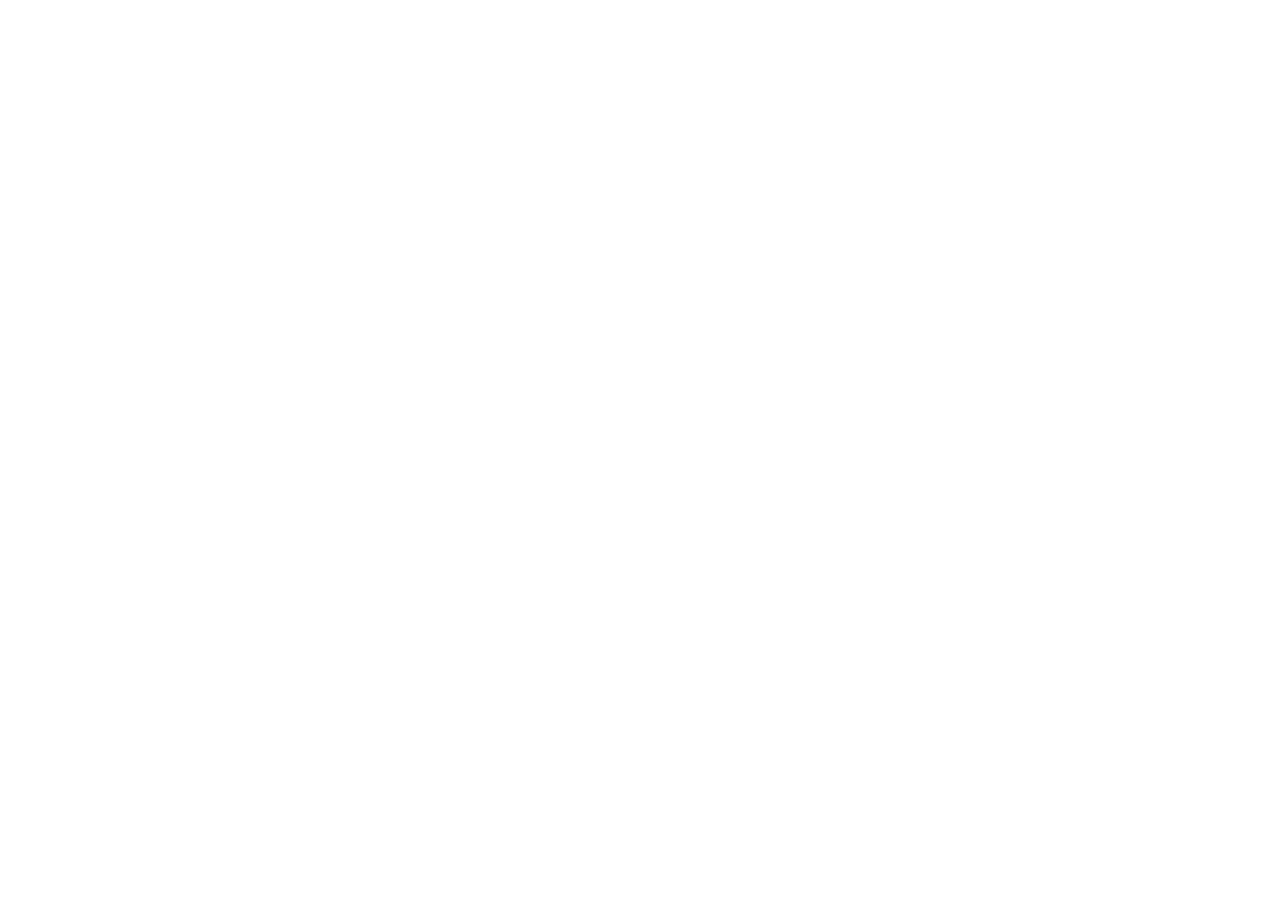
==== shelter/pages/main/index.html @ fc71a1e2 "init: start shelter task" ====
<!DOCTYPE html>
<html lang="en">
<head>
    <meta charset="UTF-8">
    <meta http-equiv="X-UA-Compatible" content="IE=edge">
    <meta name="viewport" content="width=device-width, initial-scale=1.0">
    <link rel="stylesheet" href="style.css">
    <title>Document</title>
</head>
<body>
    <script src="scripts.js"></script>
</body>
</html>
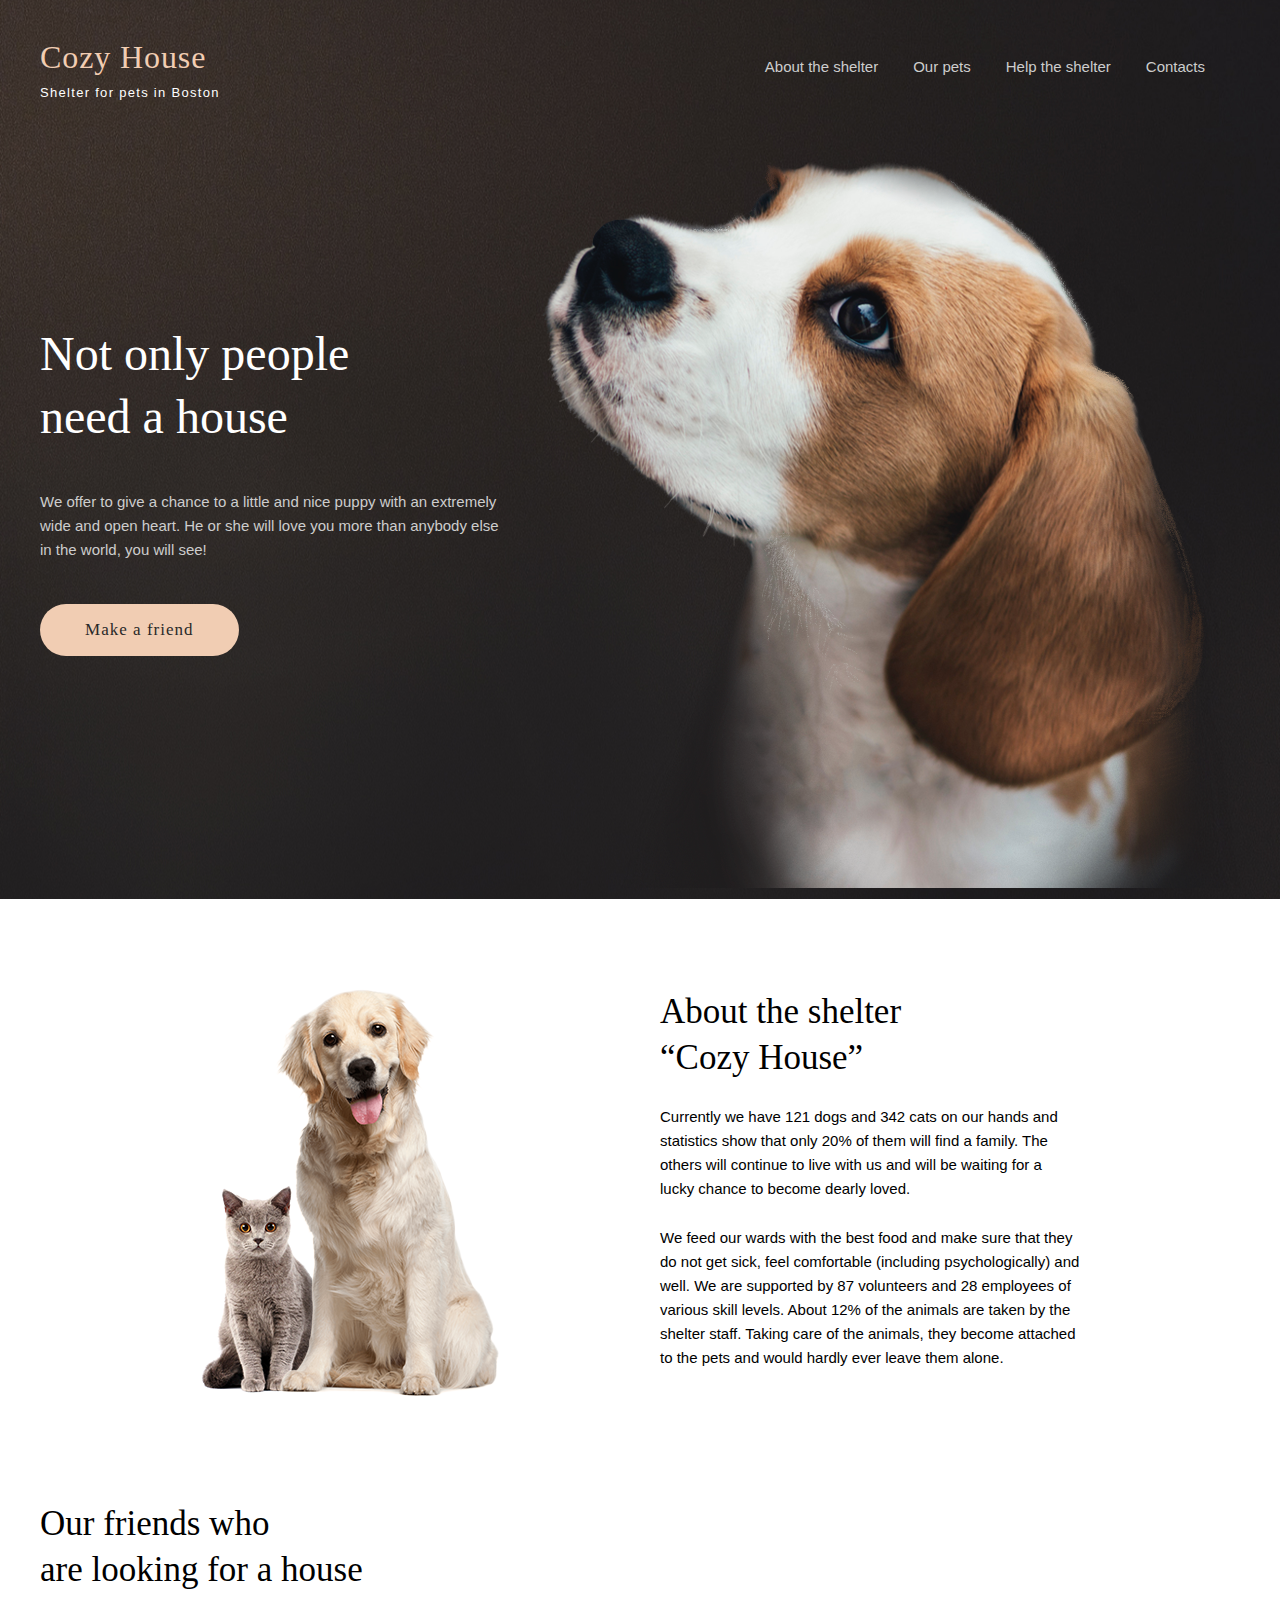
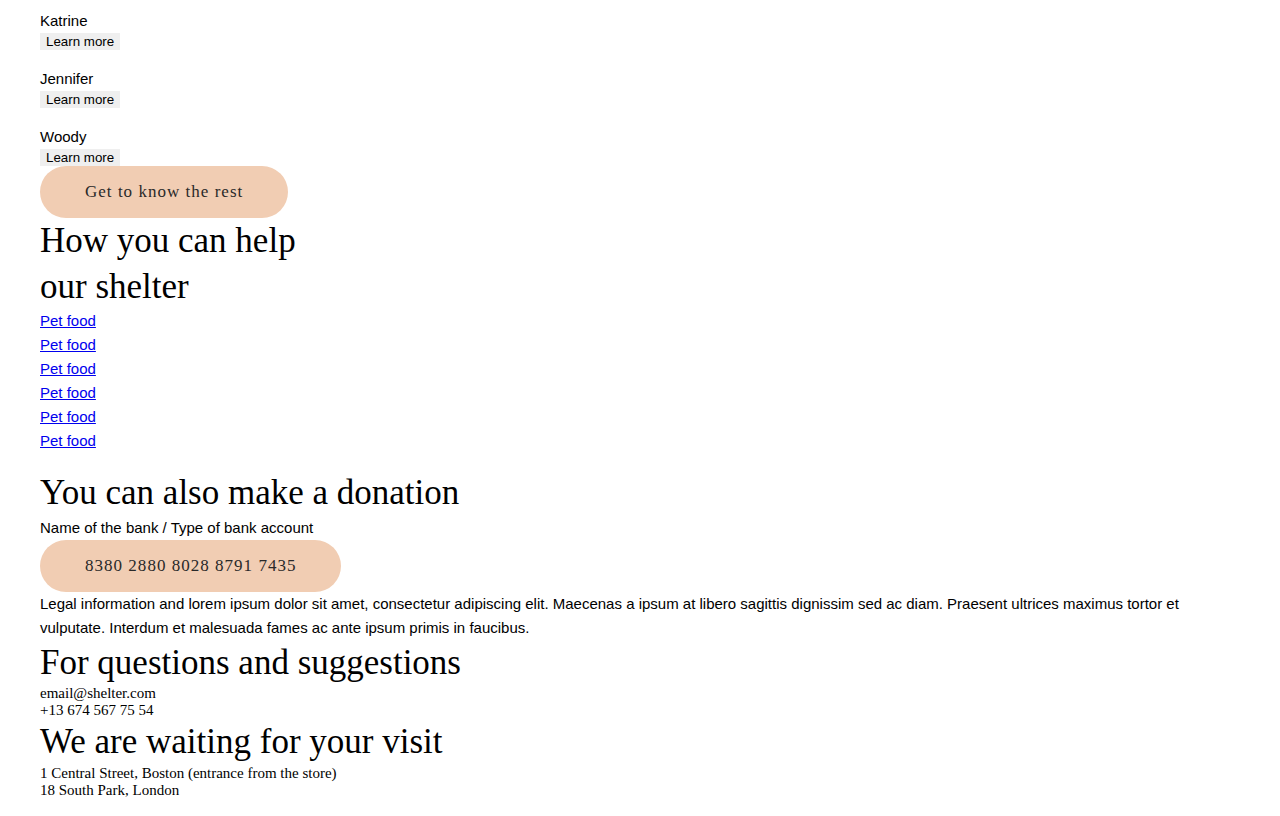
==== commit 9b4ffc55: "feat: add block header, not only, about" ====
--- a/shelter/pages/main/index.html
+++ b/shelter/pages/main/index.html
@@ -1,13 +1,183 @@
 <!DOCTYPE html>
 <html lang="en">
+
 <head>
     <meta charset="UTF-8">
     <meta http-equiv="X-UA-Compatible" content="IE=edge">
     <meta name="viewport" content="width=device-width, initial-scale=1.0">
-    <link rel="stylesheet" href="style.css">
+    <link rel="stylesheet" href="./sass/style.css">
+    <!-- <link rel="stylesheet" href="reset.css"> -->
     <title>Document</title>
 </head>
+
 <body>
-    <script src="scripts.js"></script>
+<section class="start">
+        <div class="wrapper">
+            <header class="header"> 
+            <div class="logo-header">
+                <div class="logo-title">
+                    <h1> Cozy House</h1>
+                </div>
+                <div class="logo-subtitle">
+                    Shelter for pets in Boston
+                </div>
+            </div>
+            <nav class="header-navigation">
+                <ul class="navigation">
+                    <li><a class="active" href="#">About the shelter</a></li>
+                    <li><a href="">Our pets</a></li>
+                    <li><a href="">Help the shelter</a></li>
+                    <li><a href="">Contacts</a></li>
+                </ul>
+            </nav>
+        </header>
+        </div>
+    <div class="wrapper">
+        <div class="start-screen">
+            <div class="start-screen__content">
+                <h2>Not only people<br> need a house</h2>
+                <p>We offer to give a chance to a little and nice puppy with an extremely <br>wide and open heart. He or she will love you more than anybody else <br>in the world, you will see!</p>
+                <div class="content__button">
+                    <button class="button button__colored">Make a friend</button>
+                </div>
+            </div>
+            <div class="start-screen__photo">
+                <img src="../../assets/images/start-screen-puppy.png" alt="">
+            </div>
+        </div>
+    </div>
+</section>
+<section class="about">
+    <div class="wrapper">
+        <div class="layout-2-column about-page">
+            <div class="about-page__img">
+                <img src="../../assets/images/about-pets.png" alt="about pets">
+            </div>
+            <div class="about-page__text">
+                <h3>About the shelter<br>“Cozy House”</h3>
+                <p>Currently we have 121 dogs and 342 cats on our hands and statistics show that only 20% of them will find a family. The others will continue to live with us and will be waiting for a lucky chance to become dearly loved.</p>
+                <p>We feed our wards with the best food and make sure that they do not get sick, feel comfortable (including psychologically) and well. We are supported by 87 volunteers and 28 employees of various skill levels. About 12% of the animals are taken by the shelter staff. Taking care of the animals, they become attached to the pets and would hardly ever leave them alone.</p>
+            </div>
+        </div>
+    </div>
+</section>
+<section class="pets">
+    <div class="wrapper">
+        <h3>Our friends who </br>are looking for a house</h3>
+        <div class="layout-3-column">
+            <div class="slider">
+                <div class="slider__card">
+                    <img src="" alt="">
+                    <p>Katrine</p>
+                    <div class="pets_button_secondary">
+                        <button class="button button__border">Learn more</button>
+                    </div>
+                </div>
+                <div class="slider__card">
+                    <img src="" alt="">
+                    <p>Jennifer</p>
+                    <div class="pets_button_secondary">
+                        <button class="button button__border">Learn more</button>
+                    </div>
+                </div>
+                <div class="slider__card">
+                    <img src="" alt="">
+                    <p>Woody</p>
+                    <div class="pets_button_secondary">
+                        <button class="button button__bordered">Learn more</button>
+                    </div>
+                </div>
+            </div>
+        </div>
+        <div class="pets__button__primary">
+            <button class="button button__colored">Get to know the rest</button>
+        </div>
+    </div>
+</section>
+<section class="help">
+    <div class="wrapper">
+        <h3>How you can help <br>our shelter</h3>
+        <div class="list__help__content">
+            <div class="item_list">
+                <a href="list_help">
+                    <span class="icon"></span>Pet food
+                </a>
+            </div>
+            <div class="item_list">
+                <a href="list_help">
+                    <span class="icon"></span>Pet food
+                </a>
+            </div>
+            <div class="item_list">
+                <a href="list_help">
+                    <span class="icon"></span>Pet food
+                </a>
+            </div>
+            <div class="item_list">
+                <a href="list_help">
+                    <span class="icon"></span>Pet food
+                </a>
+            </div>
+            <div class="item_list">
+                <a href="list_help">
+                    <span class="icon"></span>Pet food
+                </a>
+            </div>
+            <div class="item_list">
+                <a href="list_help">
+                    <span class="icon"></span>Pet food
+                </a>
+            </div>
+        </div>
+    </div>
+</section>
+<section class="donation">
+    <div class="wrapper">
+        <div class="layout-3-column">
+            <div class="img_donation">
+                <img src="" alt="">
+            </div>
+            <div class="content-donation">
+                <h3>You can also make a donation</h3>
+                <p>Name of the bank / Type of bank account</p>
+                <div class="donation-button">
+                    <button class="button button__colored">
+                        <span class="icon icon-card"></span>8380 2880 8028 8791 7435
+                    </button>
+                </div>
+                <div class="infomation">
+                    <p>Legal information and lorem ipsum dolor sit amet, consectetur adipiscing elit. Maecenas a ipsum at libero sagittis dignissim sed ac diam. Praesent ultrices maximus tortor et vulputate. Interdum et malesuada fames ac ante ipsum primis in faucibus.</p>
+                </div>
+            </div>
+        </div>
+    </div>
+</section>
+<footer class="footer">
+    <div class="wrapper">
+        <div class="footer__content">
+            <div class="footer_contacts">
+                <h3>For questions and suggestions</h3>
+                <div class="footer-email">
+                    <span class="icon icon_email"></span>email@shelter.com
+                </div>
+                <div class="footer-phone">
+                    <span class="icon icon_phone"></span>+13 674 567 75 54
+                </div>
+            </div>
+            <div class="footer_location">
+                <h3>We are waiting for your visit</h3>
+                <div class="location">
+                    <span class="icon icon_location"></span>1 Central Street, Boston (entrance from the store)
+                </div>
+                <div class="location">
+                    <span class="icon icon_location"></span>18 South Park, London 
+                </div>
+            </div>
+            <img src="" alt="">
+        </div>
+    </div>
+</footer>
+<script src="scripts.js"></script>
 </body>
+
 </html>--- a/shelter/pages/main/sass/style.css
+++ b/shelter/pages/main/sass/style.css
@@ -0,0 +1,228 @@
+@font-face {
+  font-family: "Georgia";
+  src: url("../../assets/fonts/georgia.ttf") format("truetype");
+  font-style: normal;
+  font-weight: 400;
+}
+@font-face {
+  font-family: "Arial";
+  src: url("../../assets/fonts/arialmt.ttf") format("truetype");
+  font-style: normal;
+  font-weight: 400;
+}
+.wrapper {
+  max-width: 1200px;
+  margin: auto;
+}
+
+.header {
+  padding: 40px 0 60px 0;
+  display: flex;
+  justify-content: space-between;
+}
+
+.navigation {
+  display: flex;
+}
+.navigation li {
+  list-style: none;
+  padding: 0 35px 0 0;
+}
+.navigation li a {
+  color: #CDCDCD;
+  text-decoration: none;
+}
+.navigation li a:hover {
+  color: #FAFAFA;
+}
+.navigation li a:active {
+  color: #FAFAFA;
+  border-bottom: 1px solid #F1CDB3;
+}
+
+.logo-title {
+  color: #F1CDB3;
+  letter-spacing: 0.06em;
+}
+
+.logo-subtitle {
+  color: #ffffff;
+  padding: 10px 0 0 0px;
+  font-family: "Arial";
+  font-style: normal;
+  font-weight: 400;
+  font-size: 13px;
+  line-height: 15px;
+  letter-spacing: 0.1em;
+}
+
+.start {
+  background: url("../../../../../shelter/assets/images/start-screen-background.jpg "), radial-gradient(100% 215.42% at 0% 0%, #5B483A 0%, #262425 100%), #211F20;
+  background-position: center center;
+  background-size: cover;
+}
+
+.start-screen__content {
+  padding: 163px 0 243px 0;
+}
+.start-screen__content h2 {
+  color: #ffffff;
+}
+.start-screen__content p {
+  padding: 42px 0;
+  color: #CDCDCD;
+}
+
+.start-screen {
+  display: flex;
+  justify-content: space-between;
+}
+
+.layout-2-column {
+  display: flex;
+  justify-content: space-evenly;
+}
+
+.about-page {
+  padding: 90px 0 100px 0;
+}
+
+.about-page__text {
+  width: 35%;
+  display: flex;
+  flex-direction: column;
+  row-gap: 25px;
+}
+
+.button__colored {
+  background: #F1CDB3;
+  border-radius: 100px;
+  padding: 15px 45px;
+  color: #292929;
+  font-family: "Georgia";
+  font-style: normal;
+  font-weight: 400;
+  font-size: 17px;
+  line-height: 130%;
+  letter-spacing: 0.06em;
+  cursor: pointer;
+}
+
+/* reset style browser */
+/* reset style browser */
+/* box-sizing */
+*,
+*::after,
+*::before {
+  box-sizing: inherit;
+}
+
+h1,
+h2,
+h3,
+h4,
+h5,
+p {
+  margin: 0;
+  padding: 0;
+}
+
+body {
+  font-size: 1.5rem;
+  font-style: "Arial";
+  margin: 0;
+  padding: 0;
+}
+
+button {
+  border-style: none;
+}
+
+html {
+  box-sizing: border-box;
+  font-size: 10px;
+  margin: 0;
+  padding: 0;
+}
+
+h1 {
+  font-family: "Georgia";
+  font-style: normal;
+  font-weight: 400;
+  font-size: 32px;
+  line-height: 110%;
+}
+
+h2 {
+  font-family: "Georgia";
+  font-style: normal;
+  font-weight: 400;
+  font-size: 48px;
+  line-height: 130%;
+}
+
+h3 {
+  font-family: "Georgia";
+  font-style: normal;
+  font-weight: 400;
+  font-size: 35px;
+  line-height: 130%;
+}
+
+h4 {
+  font-family: "Georgia";
+  font-style: normal;
+  font-weight: 400;
+  font-size: 20px;
+  line-height: 115%;
+}
+
+h5 {
+  font-family: "Georgia";
+  font-style: normal;
+  font-weight: 400;
+  font-size: 15px;
+  line-height: 110%;
+}
+
+p, a {
+  font-family: "Arial";
+  font-size: 1.5rem;
+  line-height: 160%;
+}
+
+/* box-sizing */
+/* fonts style */
+/* fonts style */
+/* sections */
+.grey_section {
+  background: #F6F6F6;
+}
+
+.white_section {
+  background: #fff;
+}
+
+/* sections */
+/* colors */
+.accent_color {
+  color: #F1CDB3;
+}
+
+.dark_color {
+  color: #545454;
+}
+
+/* colors */
+.color_white {
+  color: #fff;
+}
+
+/* special style */
+.logo_title {
+  padding-bottom: 10px;
+}
+
+/* font face */
+
+/*# sourceMappingURL=style.css.map */
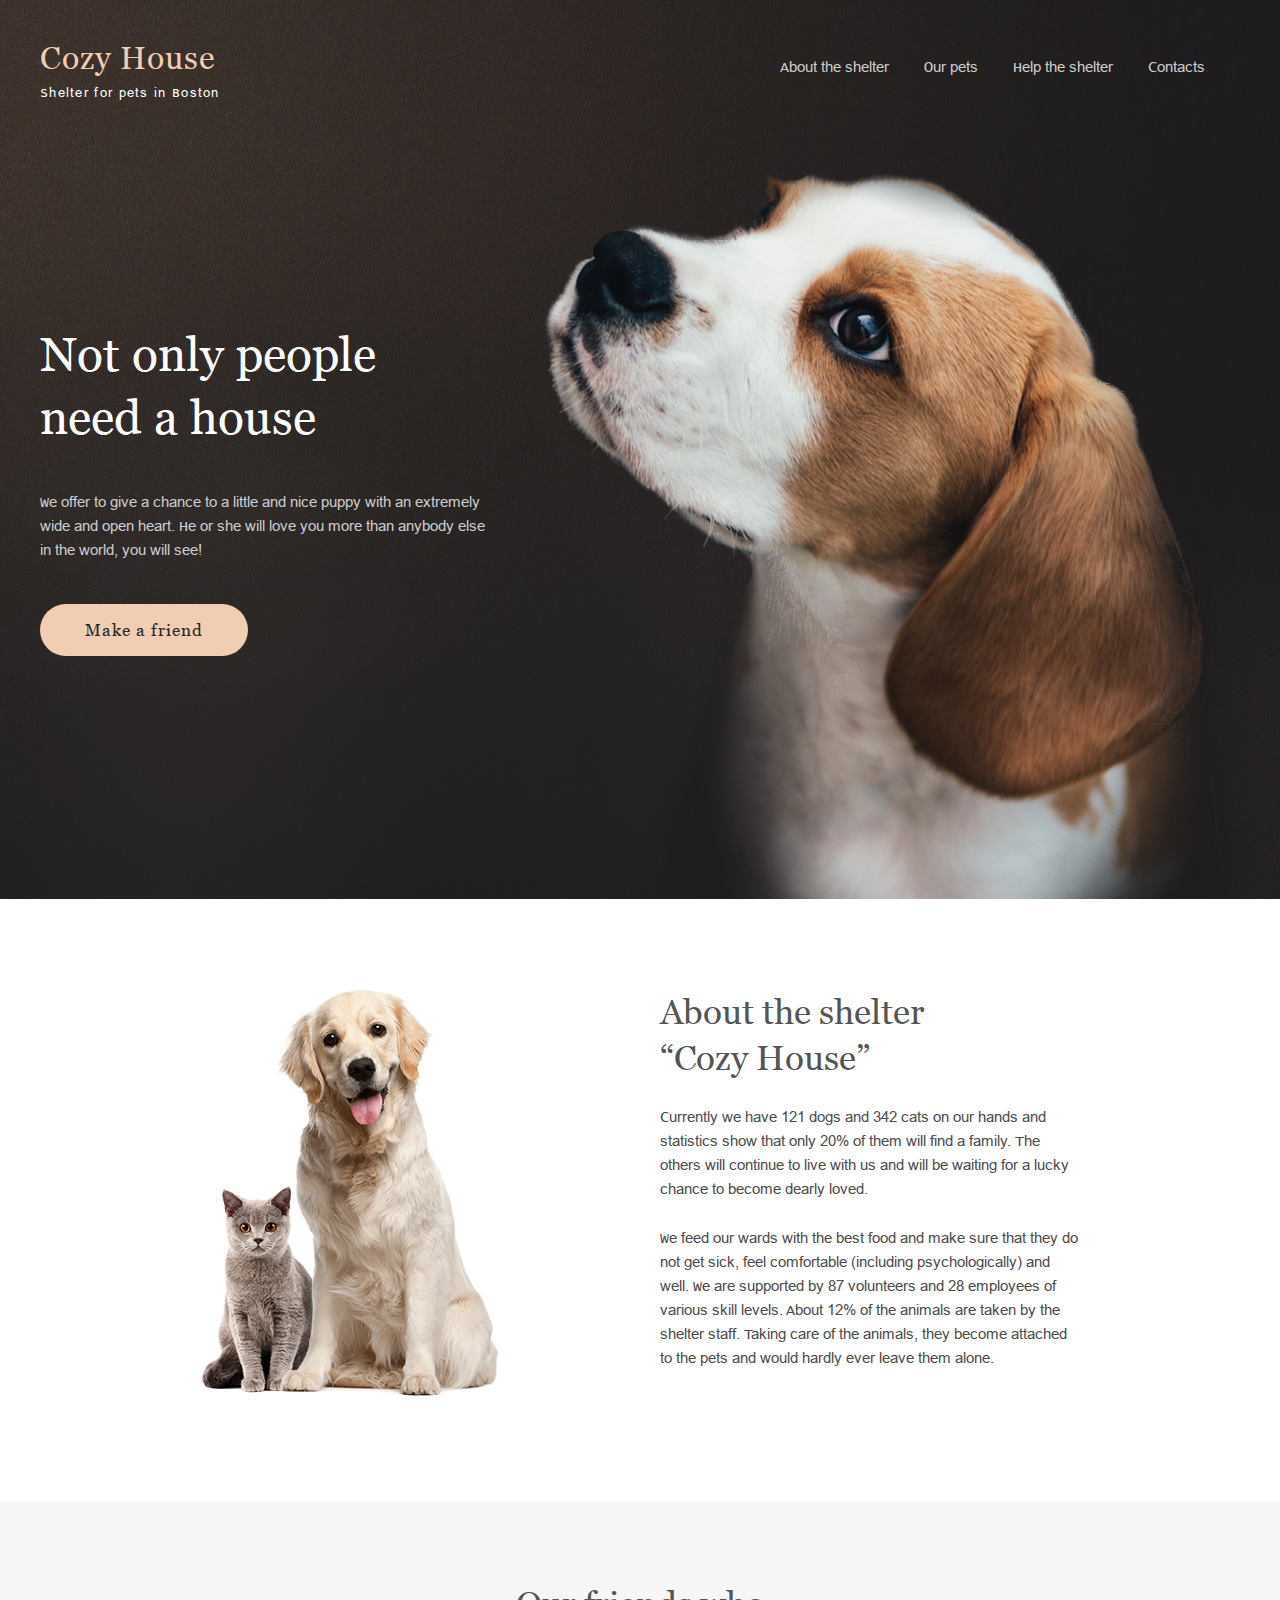
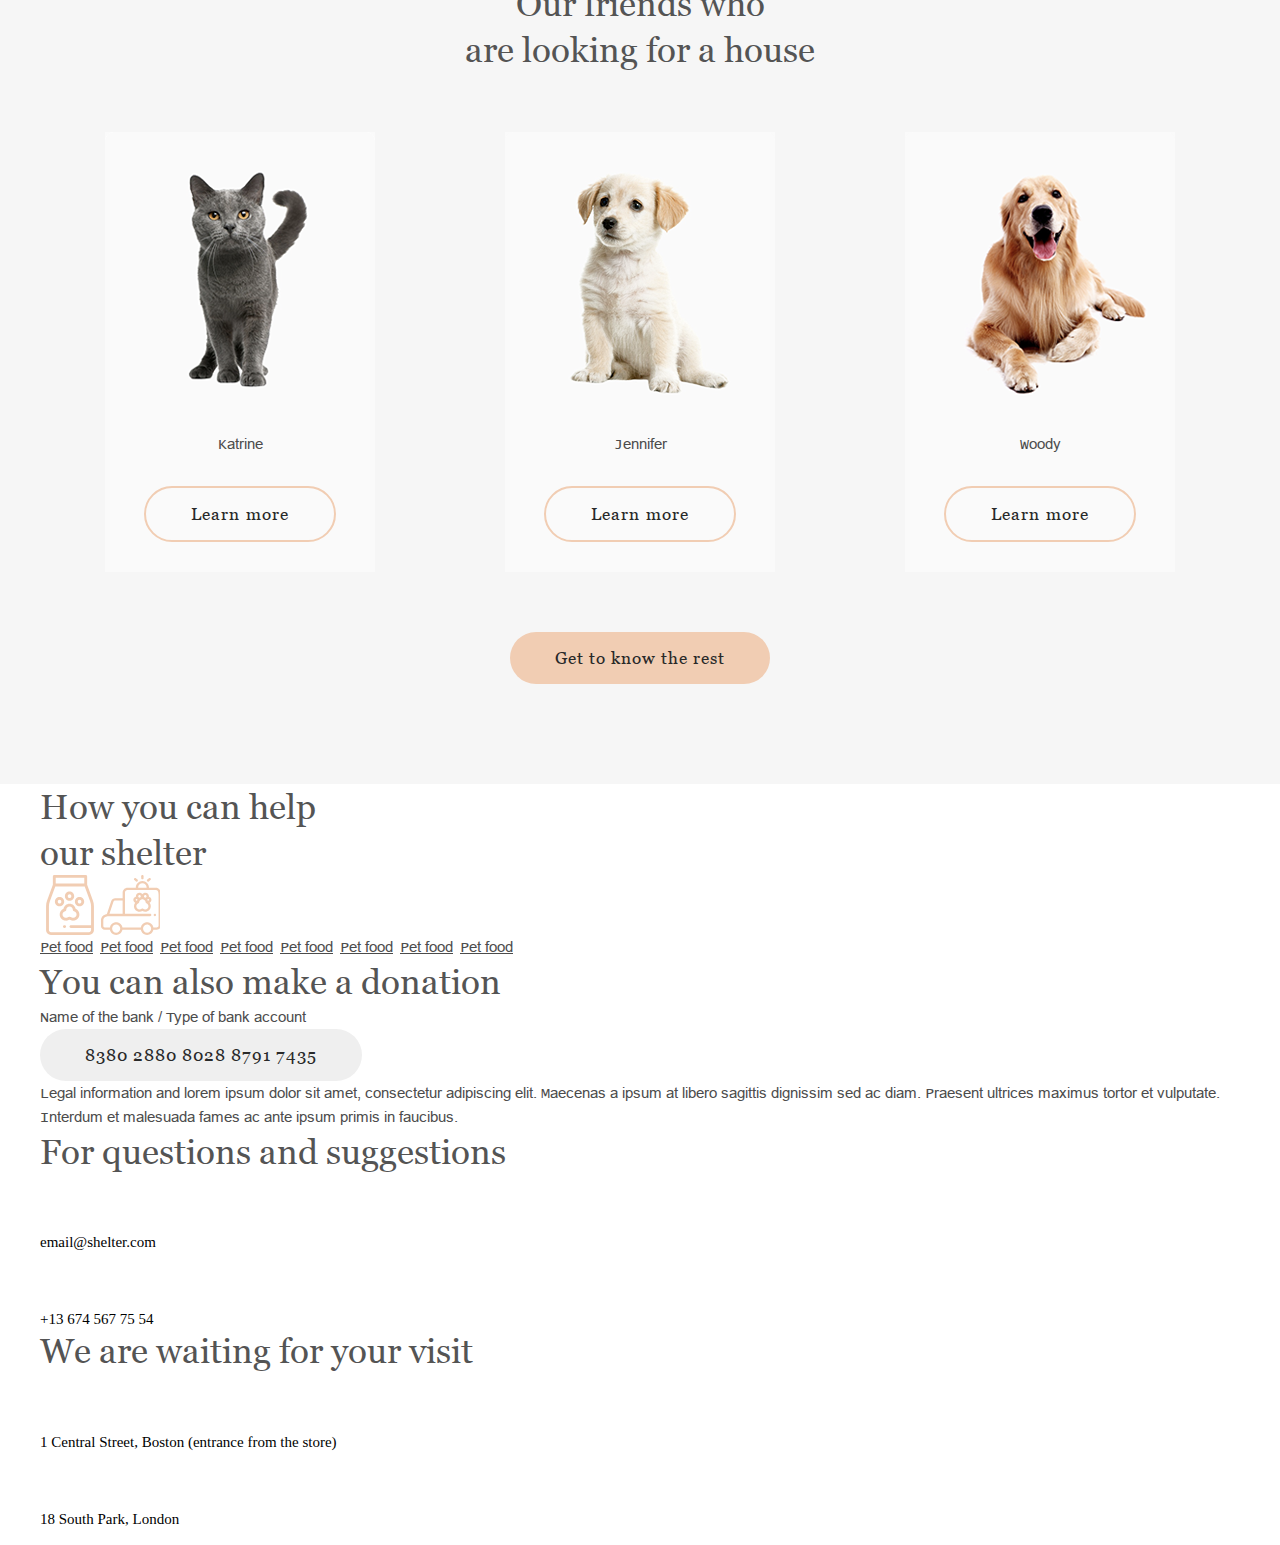
==== commit 70782d4d: "feat: add block pets" ====
--- a/shelter/pages/main/index.html
+++ b/shelter/pages/main/index.html
@@ -11,173 +11,191 @@
 </head>
 
 <body>
-<section class="start">
-        <div class="wrapper">
-            <header class="header"> 
-            <div class="logo-header">
-                <div class="logo-title">
-                    <h1> Cozy House</h1>
-                </div>
-                <div class="logo-subtitle">
-                    Shelter for pets in Boston
-                </div>
-            </div>
-            <nav class="header-navigation">
-                <ul class="navigation">
-                    <li><a class="active" href="#">About the shelter</a></li>
-                    <li><a href="">Our pets</a></li>
-                    <li><a href="">Help the shelter</a></li>
-                    <li><a href="">Contacts</a></li>
-                </ul>
-            </nav>
-        </header>
-        </div>
-    <div class="wrapper">
-        <div class="start-screen">
-            <div class="start-screen__content">
-                <h2>Not only people<br> need a house</h2>
-                <p>We offer to give a chance to a little and nice puppy with an extremely <br>wide and open heart. He or she will love you more than anybody else <br>in the world, you will see!</p>
-                <div class="content__button">
-                    <button class="button button__colored">Make a friend</button>
-                </div>
-            </div>
-            <div class="start-screen__photo">
-                <img src="../../assets/images/start-screen-puppy.png" alt="">
-            </div>
-        </div>
-    </div>
-</section>
-<section class="about">
-    <div class="wrapper">
-        <div class="layout-2-column about-page">
-            <div class="about-page__img">
-                <img src="../../assets/images/about-pets.png" alt="about pets">
-            </div>
-            <div class="about-page__text">
-                <h3>About the shelter<br>“Cozy House”</h3>
-                <p>Currently we have 121 dogs and 342 cats on our hands and statistics show that only 20% of them will find a family. The others will continue to live with us and will be waiting for a lucky chance to become dearly loved.</p>
-                <p>We feed our wards with the best food and make sure that they do not get sick, feel comfortable (including psychologically) and well. We are supported by 87 volunteers and 28 employees of various skill levels. About 12% of the animals are taken by the shelter staff. Taking care of the animals, they become attached to the pets and would hardly ever leave them alone.</p>
-            </div>
-        </div>
-    </div>
-</section>
-<section class="pets">
-    <div class="wrapper">
-        <h3>Our friends who </br>are looking for a house</h3>
-        <div class="layout-3-column">
+    <section class="start">
+        <div class="wrapper">
+            <header class="header">
+                <div class="logo-header">
+                    <div class="logo-title">
+                        <h1> Cozy House</h1>
+                    </div>
+                    <div class="logo-subtitle">
+                        Shelter for pets in Boston
+                    </div>
+                </div>
+                <nav class="header-navigation">
+                    <ul class="navigation">
+                        <li><a class="active" href="#">About the shelter</a></li>
+                        <li><a href="">Our pets</a></li>
+                        <li><a href="">Help the shelter</a></li>
+                        <li><a href="">Contacts</a></li>
+                    </ul>
+                </nav>
+            </header>
+        </div>
+        <div class="wrapper">
+            <div class="start-screen">
+                <div class="start-screen__content">
+                    <h2>Not only people<br> need a house</h2>
+                    <p>We offer to give a chance to a little and nice puppy with an extremely <br>wide and open heart.
+                        He or she will love you more than anybody else <br>in the world, you will see!</p>
+                    <div class="content__button">
+                        <button class="button button_colored">Make a friend</button>
+                    </div>
+                </div>
+                <div class="start-screen__photo">
+                    <img src="../../assets/images/start-screen-puppy.png" alt="">
+                </div>
+            </div>
+        </div>
+    </section>
+    <section class="about">
+        <div class="wrapper">
+            <div class="layout-2-column about-page">
+                <div class="about-page__img">
+                    <img src="../../assets/images/about-pets.png" alt="about pets">
+                </div>
+                <div class="about-page__text">
+                    <h3>About the shelter<br>“Cozy House”</h3>
+                    <p>Currently we have 121 dogs and 342 cats on our hands and statistics show that only 20% of them
+                        will find a family. The others will continue to live with us and will be waiting for a lucky
+                        chance to become dearly loved.</p>
+                    <p>We feed our wards with the best food and make sure that they do not get sick, feel comfortable
+                        (including psychologically) and well. We are supported by 87 volunteers and 28 employees of
+                        various skill levels. About 12% of the animals are taken by the shelter staff. Taking care of
+                        the animals, they become attached to the pets and would hardly ever leave them alone.</p>
+                </div>
+            </div>
+        </div>
+    </section>
+    <section class="pets">
+        <div class="wrapper">
+            <h3 class="pets-title">Our friends who </br>are looking for a house</h3>
             <div class="slider">
-                <div class="slider__card">
+                <div class="layout-3-column">
+                    <div class="slider__card">
+                        <img src="../../assets/images/pets-katrine.png" alt="">
+                        <p>Katrine</p>
+                        <div class="pets__button__secondary">
+                            <button class="button button_border">Learn more</button>
+                        </div>
+                    </div>
+                    <div class="slider__card">
+                        <img src="../../assets/images/pets-jennifer.png" alt="">
+                        <p>Jennifer</p>
+                        <div class="pets__button__secondary">
+                            <button class="button button_border">Learn more</button>
+                        </div>
+                    </div>
+                    <div class="slider__card">
+                        <img src="../../assets/images/pets-woody.png" alt="">
+                        <p>Woody</p>
+                        <div class="pets__button__secondary">
+                            <button class="button button_border">Learn more</button>
+                        </div>
+                    </div>
+                </div>
+            </div>
+            <div class="pets__button__primary">
+                <button class="button button_colored">Get to know the rest</button>
+            </div>
+        </div>
+    </section>
+    <section class="help">
+        <div class="wrapper">
+            <h3>How you can help <br>our shelter</h3>
+            <div class="list-help-content">
+                <div class="item_list">
+                    <a href="list_help">
+                        <span class="icon icon-food"></span>Pet food
+                    </a>
+                </div>
+                <div class="item_list">
+                    <a href="list_help">
+                        <span class="icon icon-transport"></span>Pet food
+                    </a>
+                </div>
+                <div class="item_list">
+                    <a href="list_help">
+                        <span class="icon icon-toys"></span>Pet food
+                    </a>
+                </div>
+                <div class="item_list">
+                    <a href="list_help">
+                        <span class="icon icon-cups"></span>Pet food
+                    </a>
+                </div>
+                <div class="item_list">
+                    <a href="list_help">
+                        <span class="icon icon shampoos"></span>Pet food
+                    </a>
+                </div>
+                <div class="item_list">
+                    <a href="list_help">
+                        <span class="icon icon-medicines"></span>Pet food
+                    </a>
+                </div>
+                <div class="item_list">
+                    <a href="list_help">
+                        <span class="icon icon-collars"></span>Pet food
+                    </a>
+                </div>
+                <div class="item_list">
+                    <a href="list_help">
+                        <span class="icon icon-areas"></span>Pet food
+                    </a>
+                </div>
+            </div>
+        </div>
+    </section>
+    <section class="donation">
+        <div class="wrapper">
+            <div class="layout-3-column">
+                <div class="img_donation">
                     <img src="" alt="">
-                    <p>Katrine</p>
-                    <div class="pets_button_secondary">
-                        <button class="button button__border">Learn more</button>
-                    </div>
-                </div>
-                <div class="slider__card">
-                    <img src="" alt="">
-                    <p>Jennifer</p>
-                    <div class="pets_button_secondary">
-                        <button class="button button__border">Learn more</button>
-                    </div>
-                </div>
-                <div class="slider__card">
-                    <img src="" alt="">
-                    <p>Woody</p>
-                    <div class="pets_button_secondary">
-                        <button class="button button__bordered">Learn more</button>
-                    </div>
-                </div>
-            </div>
-        </div>
-        <div class="pets__button__primary">
-            <button class="button button__colored">Get to know the rest</button>
-        </div>
-    </div>
-</section>
-<section class="help">
-    <div class="wrapper">
-        <h3>How you can help <br>our shelter</h3>
-        <div class="list__help__content">
-            <div class="item_list">
-                <a href="list_help">
-                    <span class="icon"></span>Pet food
-                </a>
-            </div>
-            <div class="item_list">
-                <a href="list_help">
-                    <span class="icon"></span>Pet food
-                </a>
-            </div>
-            <div class="item_list">
-                <a href="list_help">
-                    <span class="icon"></span>Pet food
-                </a>
-            </div>
-            <div class="item_list">
-                <a href="list_help">
-                    <span class="icon"></span>Pet food
-                </a>
-            </div>
-            <div class="item_list">
-                <a href="list_help">
-                    <span class="icon"></span>Pet food
-                </a>
-            </div>
-            <div class="item_list">
-                <a href="list_help">
-                    <span class="icon"></span>Pet food
-                </a>
-            </div>
-        </div>
-    </div>
-</section>
-<section class="donation">
-    <div class="wrapper">
-        <div class="layout-3-column">
-            <div class="img_donation">
+                </div>
+                <div class="content-donation">
+                    <h3>You can also make a donation</h3>
+                    <p>Name of the bank / Type of bank account</p>
+                    <div class="donation-button">
+                        <button class="button button__colored">
+                            <span class="icon-card"></span>8380 2880 8028 8791 7435
+                        </button>
+                    </div>
+                    <div class="infomation">
+                        <p>Legal information and lorem ipsum dolor sit amet, consectetur adipiscing elit. Maecenas a
+                            ipsum at libero sagittis dignissim sed ac diam. Praesent ultrices maximus tortor et
+                            vulputate. Interdum et malesuada fames ac ante ipsum primis in faucibus.</p>
+                    </div>
+                </div>
+            </div>
+        </div>
+    </section>
+    <footer class="footer">
+        <div class="wrapper">
+            <div class="footer__content">
+                <div class="footer_contacts">
+                    <h3>For questions and suggestions</h3>
+                    <div class="footer-email">
+                        <span class="icon icon_email"></span>email@shelter.com
+                    </div>
+                    <div class="footer-phone">
+                        <span class="icon icon_phone"></span>+13 674 567 75 54
+                    </div>
+                </div>
+                <div class="footer_location">
+                    <h3>We are waiting for your visit</h3>
+                    <div class="location">
+                        <span class="icon icon_location"></span>1 Central Street, Boston (entrance from the store)
+                    </div>
+                    <div class="location">
+                        <span class="icon icon_location"></span>18 South Park, London
+                    </div>
+                </div>
                 <img src="" alt="">
             </div>
-            <div class="content-donation">
-                <h3>You can also make a donation</h3>
-                <p>Name of the bank / Type of bank account</p>
-                <div class="donation-button">
-                    <button class="button button__colored">
-                        <span class="icon icon-card"></span>8380 2880 8028 8791 7435
-                    </button>
-                </div>
-                <div class="infomation">
-                    <p>Legal information and lorem ipsum dolor sit amet, consectetur adipiscing elit. Maecenas a ipsum at libero sagittis dignissim sed ac diam. Praesent ultrices maximus tortor et vulputate. Interdum et malesuada fames ac ante ipsum primis in faucibus.</p>
-                </div>
-            </div>
-        </div>
-    </div>
-</section>
-<footer class="footer">
-    <div class="wrapper">
-        <div class="footer__content">
-            <div class="footer_contacts">
-                <h3>For questions and suggestions</h3>
-                <div class="footer-email">
-                    <span class="icon icon_email"></span>email@shelter.com
-                </div>
-                <div class="footer-phone">
-                    <span class="icon icon_phone"></span>+13 674 567 75 54
-                </div>
-            </div>
-            <div class="footer_location">
-                <h3>We are waiting for your visit</h3>
-                <div class="location">
-                    <span class="icon icon_location"></span>1 Central Street, Boston (entrance from the store)
-                </div>
-                <div class="location">
-                    <span class="icon icon_location"></span>18 South Park, London 
-                </div>
-            </div>
-            <img src="" alt="">
-        </div>
-    </div>
-</footer>
-<script src="scripts.js"></script>
+        </div>
+    </footer>
+    <script src="scripts.js"></script>
 </body>
 
 </html>--- a/shelter/pages/main/sass/style.css
+++ b/shelter/pages/main/sass/style.css
@@ -1,12 +1,12 @@
 @font-face {
   font-family: "Georgia";
-  src: url("../../assets/fonts/georgia.ttf") format("truetype");
+  src: url("../../../../../shelter/assets/fonts/georgia.ttf") format("truetype");
   font-style: normal;
   font-weight: 400;
 }
 @font-face {
   font-family: "Arial";
-  src: url("../../assets/fonts/arialmt.ttf") format("truetype");
+  src: url("../../../../../shelter/assets/fonts/arialmt.ttf") format("truetype");
   font-style: normal;
   font-weight: 400;
 }
@@ -78,6 +78,11 @@
   justify-content: space-between;
 }
 
+.start-screen__photo {
+  position: relative;
+  bottom: -11px;
+}
+
 .layout-2-column {
   display: flex;
   justify-content: space-evenly;
@@ -94,8 +99,65 @@
   row-gap: 25px;
 }
 
-.button__colored {
+.pets-title {
+  text-align: center;
+}
+
+.pets {
+  background: #F6F6F6;
+  padding: 80px 0 100px 0;
+}
+
+.layout-3-column {
+  display: flex;
+  justify-content: space-around;
+}
+
+.slider {
+  padding: 60px 0;
+}
+
+.slider__card {
+  display: flex;
+  flex-direction: column;
+  row-gap: 30px;
+  align-items: center;
+  background: #FAFAFA;
+}
+
+.pets__button__primary {
+  text-align: center;
+}
+
+.pets__button__secondary {
+  padding-bottom: 30px;
+}
+
+.icon {
+  width: 60px;
+  height: 60px;
+  content: "";
+  display: block;
+}
+
+.icon-food {
+  background: url(../../../../../shelter/assets/icons/icon-pet-food.svg);
+}
+
+.icon-transport {
+  background: url(../../../../../shelter/assets/icons/icon-transportation.svg);
+}
+
+.list-help-content {
+  display: flex;
+  flex-wrap: wrap;
+}
+
+.button_colored {
   background: #F1CDB3;
+}
+
+.button {
   border-radius: 100px;
   padding: 15px 45px;
   color: #292929;
@@ -106,6 +168,13 @@
   line-height: 130%;
   letter-spacing: 0.06em;
   cursor: pointer;
+}
+
+.button_border {
+  border: 2px solid #F1CDB3;
+  box-sizing: border-box;
+  border-radius: 100px;
+  background: none;
 }
 
 /* reset style browser */
@@ -145,6 +214,10 @@
   padding: 0;
 }
 
+h2, h3, h4 {
+  color: #545454;
+}
+
 h1 {
   font-family: "Georgia";
   font-style: normal;
@@ -189,40 +262,17 @@
   font-family: "Arial";
   font-size: 1.5rem;
   line-height: 160%;
+  color: #4C4C4C;
 }
 
 /* box-sizing */
 /* fonts style */
 /* fonts style */
 /* sections */
-.grey_section {
-  background: #F6F6F6;
-}
-
-.white_section {
-  background: #fff;
-}
-
 /* sections */
 /* colors */
-.accent_color {
-  color: #F1CDB3;
-}
-
-.dark_color {
-  color: #545454;
-}
-
 /* colors */
-.color_white {
-  color: #fff;
-}
-
 /* special style */
-.logo_title {
-  padding-bottom: 10px;
-}
-
 /* font face */
 
 /*# sourceMappingURL=style.css.map */
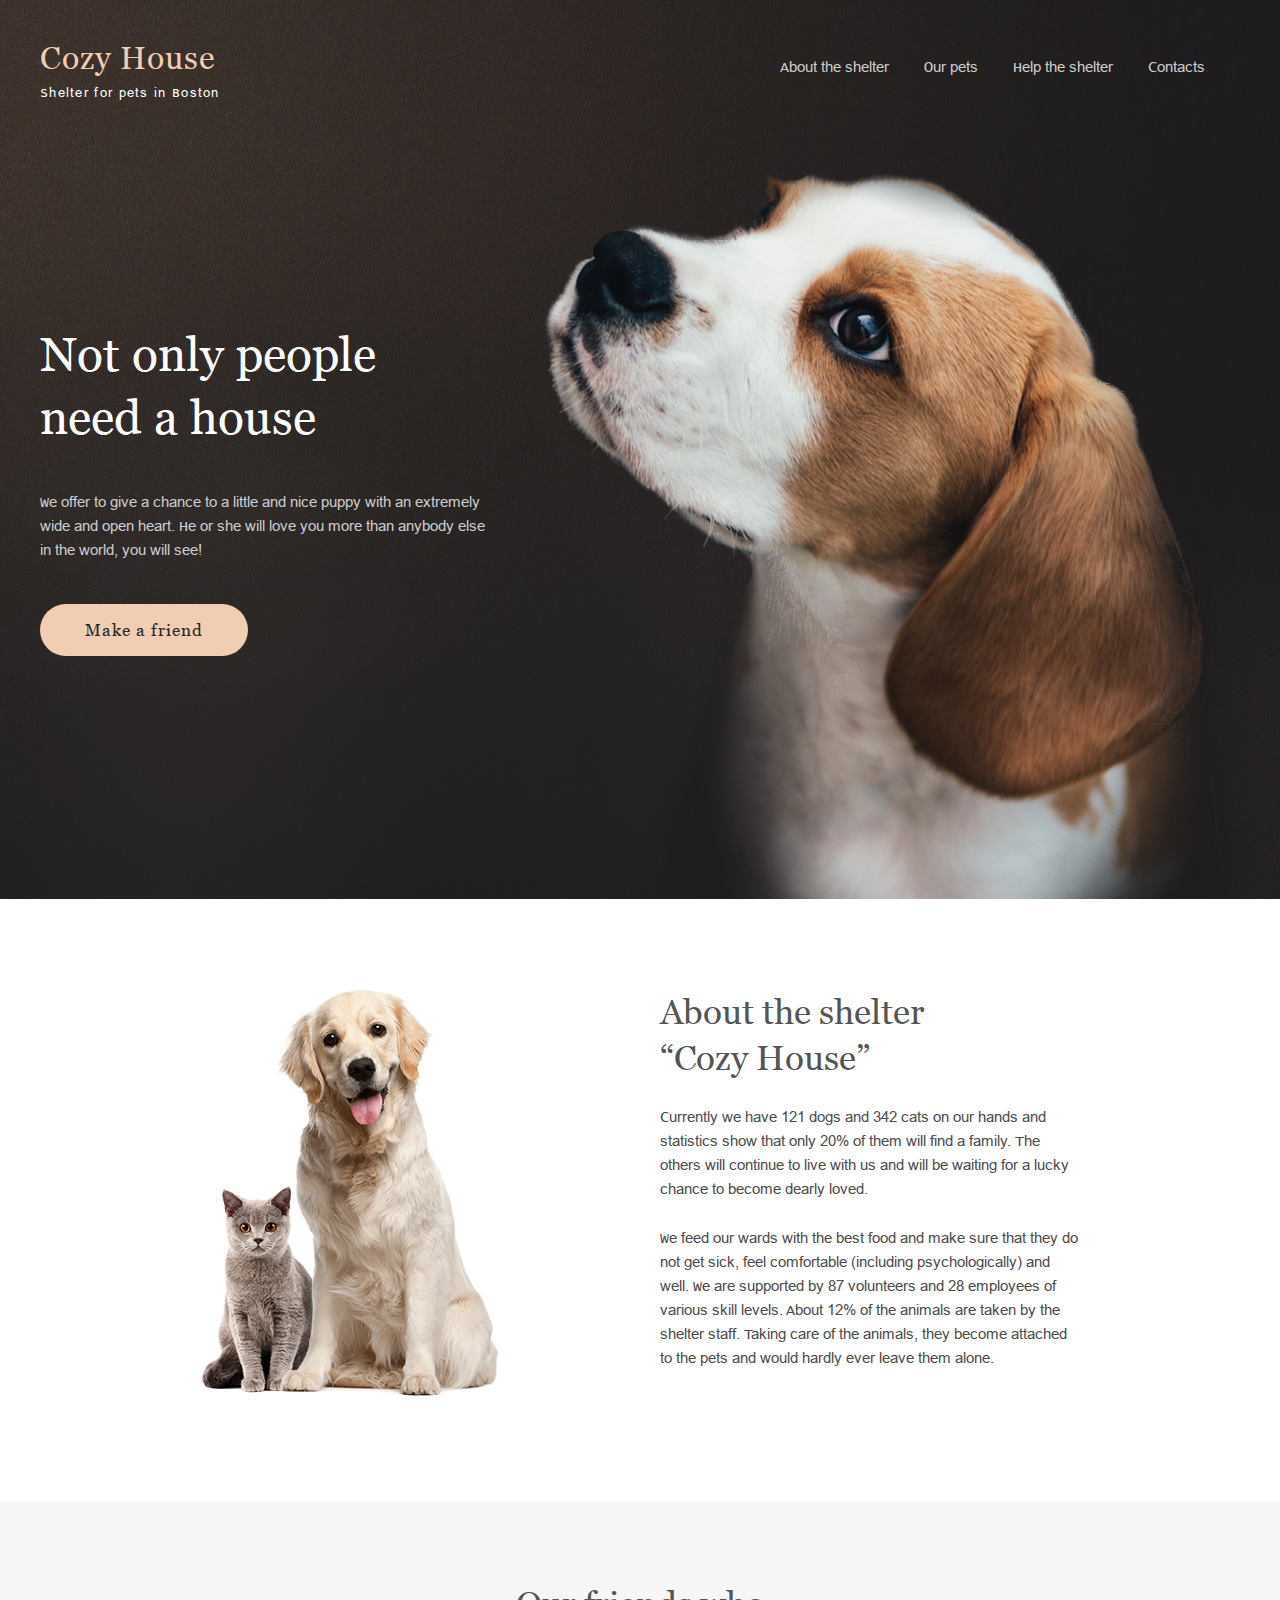
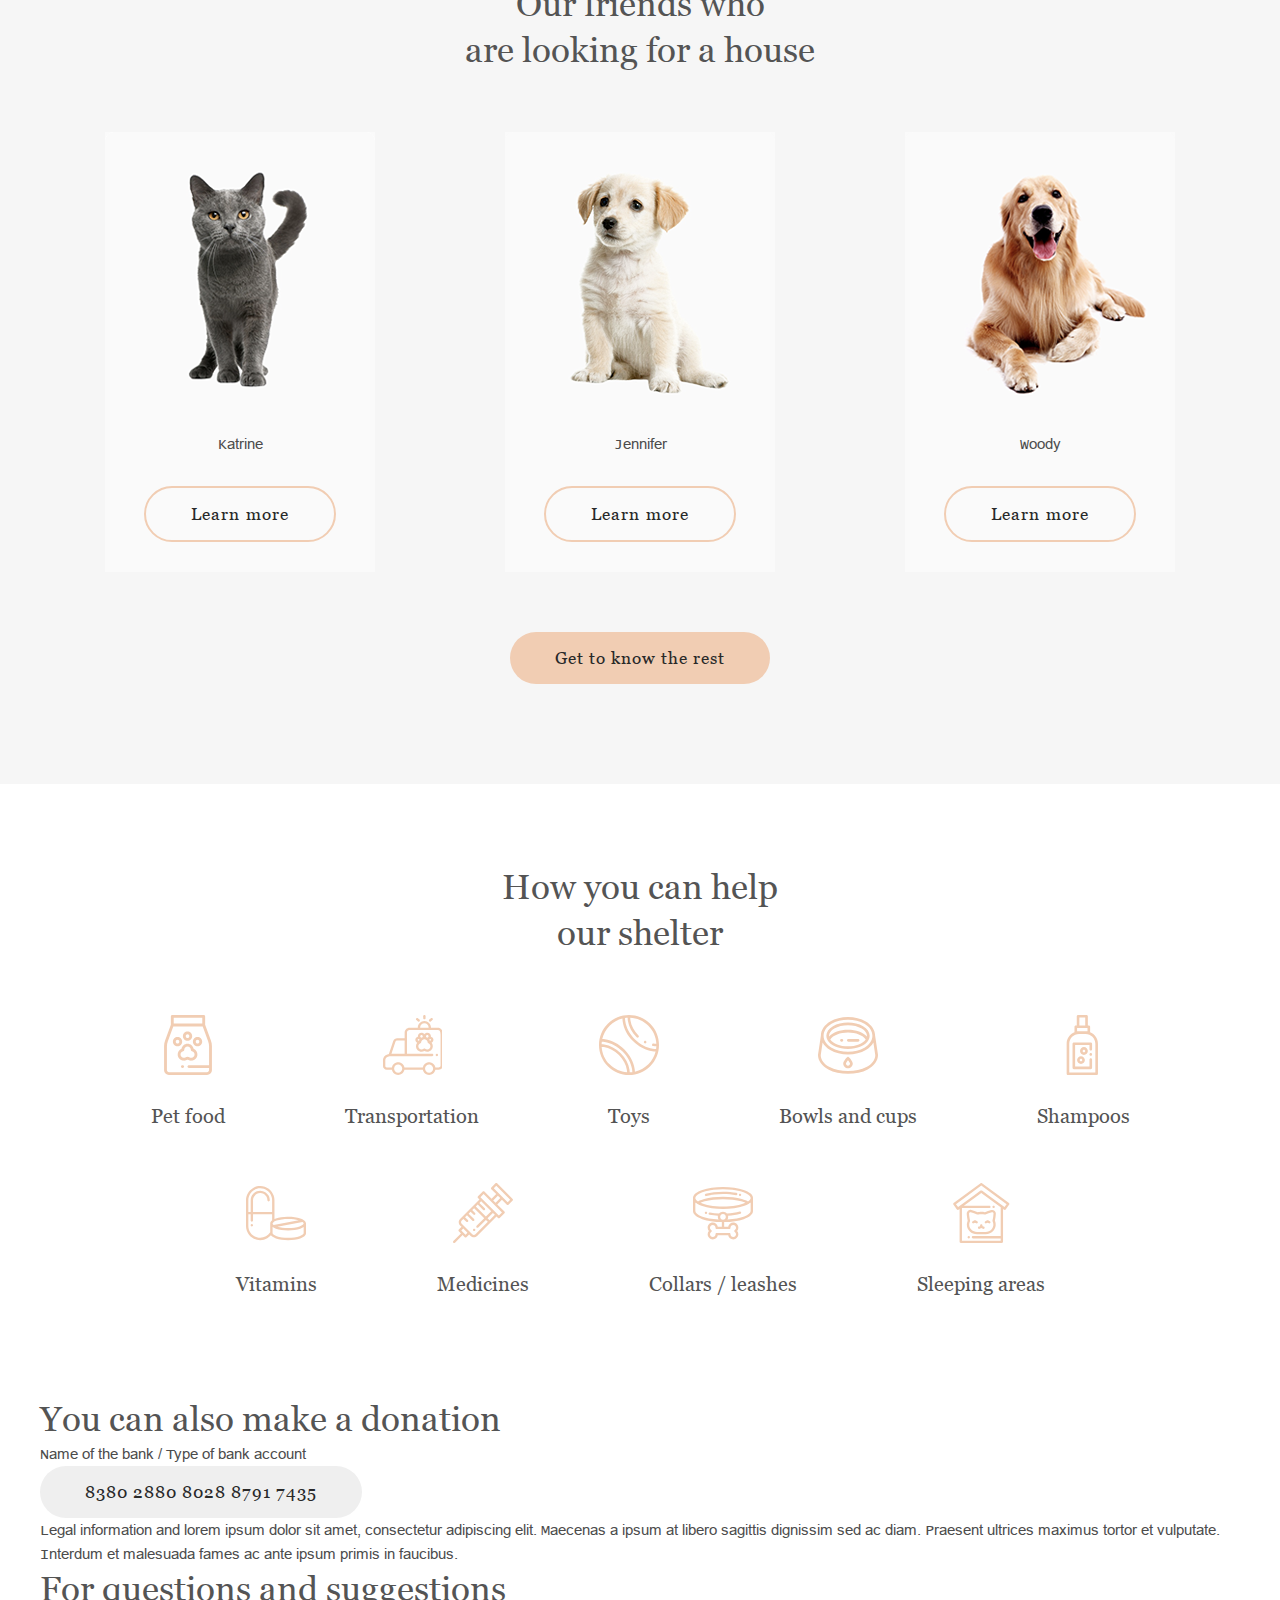
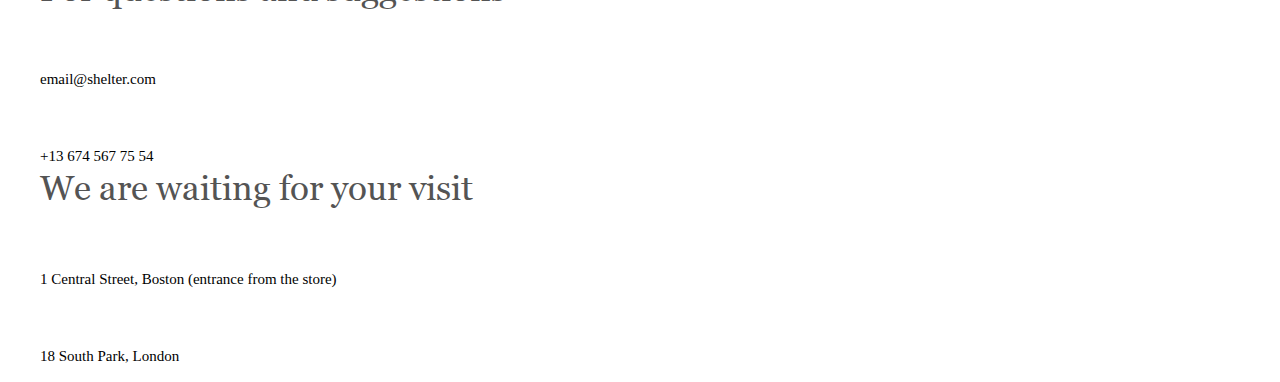
==== commit bc3fdc6e: "feat: add block help" ====
--- a/shelter/pages/main/index.html
+++ b/shelter/pages/main/index.html
@@ -104,44 +104,49 @@
         <div class="wrapper">
             <h3>How you can help <br>our shelter</h3>
             <div class="list-help-content">
-                <div class="item_list">
-                    <a href="list_help">
-                        <span class="icon icon-food"></span>Pet food
-                    </a>
-                </div>
-                <div class="item_list">
-                    <a href="list_help">
-                        <span class="icon icon-transport"></span>Pet food
-                    </a>
-                </div>
-                <div class="item_list">
-                    <a href="list_help">
-                        <span class="icon icon-toys"></span>Pet food
-                    </a>
-                </div>
-                <div class="item_list">
-                    <a href="list_help">
-                        <span class="icon icon-cups"></span>Pet food
-                    </a>
-                </div>
-                <div class="item_list">
-                    <a href="list_help">
-                        <span class="icon icon shampoos"></span>Pet food
-                    </a>
-                </div>
-                <div class="item_list">
-                    <a href="list_help">
-                        <span class="icon icon-medicines"></span>Pet food
-                    </a>
-                </div>
-                <div class="item_list">
-                    <a href="list_help">
-                        <span class="icon icon-collars"></span>Pet food
-                    </a>
-                </div>
-                <div class="item_list">
-                    <a href="list_help">
-                        <span class="icon icon-areas"></span>Pet food
+                <div class="item__list">
+                    <a href="list_help">
+                        <span class="icon icon-food"></span><h4>Pet food</h4>
+                    </a>
+                </div>
+                <div class="item__list">
+                    <a href="list_help">
+                        <span class="icon icon-transport"></span><h4>Transportation</h4>
+                    </a>
+                </div>
+                <div class="item__list">
+                    <a href="list_help">
+                        <span class="icon icon-toys"></span><h4>Toys</h4>
+                    </a>
+                </div>
+                <div class="item__list">
+                    <a href="list_help">
+                        <span class="icon icon-cups"></span><h4>Bowls and cups</h4>
+                    </a>
+                </div>
+                <div class="item__list">
+                    <a href="list_help">
+                        <span class="icon icon-shampoos"></span><h4>Shampoos</h4>
+                    </a>
+                </div>
+                <div class="item__list">
+                    <a href="list_help">
+                        <span class="icon icon-vitamins"></span><h4>Vitamins</h4>
+                    </a>
+                </div>
+                <div class="item__list">
+                    <a href="list_help">
+                        <span class="icon icon-medicines"></span><h4>Medicines</h4>
+                    </a>
+                </div>
+                <div class="item__list">
+                    <a href="list_help">
+                        <span class="icon icon-collars"></span><h4>Collars / leashes</h4>
+                    </a>
+                </div>
+                <div class="item__list">
+                    <a href="list_help">
+                        <span class="icon icon-area"></span><h4>Sleeping areas</h4>
                     </a>
                 </div>
             </div>
--- a/shelter/pages/main/sass/style.css
+++ b/shelter/pages/main/sass/style.css
@@ -4,12 +4,14 @@
   font-style: normal;
   font-weight: 400;
 }
+
 @font-face {
   font-family: "Arial";
   src: url("../../../../../shelter/assets/fonts/arialmt.ttf") format("truetype");
   font-style: normal;
   font-weight: 400;
 }
+
 .wrapper {
   max-width: 1200px;
   margin: auto;
@@ -17,24 +19,34 @@
 
 .header {
   padding: 40px 0 60px 0;
-  display: flex;
-  justify-content: space-between;
+  display: -webkit-box;
+  display: -ms-flexbox;
+  display: flex;
+  -webkit-box-pack: justify;
+      -ms-flex-pack: justify;
+          justify-content: space-between;
 }
 
 .navigation {
-  display: flex;
-}
+  display: -webkit-box;
+  display: -ms-flexbox;
+  display: flex;
+}
+
 .navigation li {
   list-style: none;
   padding: 0 35px 0 0;
 }
+
 .navigation li a {
   color: #CDCDCD;
   text-decoration: none;
 }
+
 .navigation li a:hover {
   color: #FAFAFA;
 }
+
 .navigation li a:active {
   color: #FAFAFA;
   border-bottom: 1px solid #F1CDB3;
@@ -48,7 +60,7 @@
 .logo-subtitle {
   color: #ffffff;
   padding: 10px 0 0 0px;
-  font-family: "Arial";
+  font-family: 'Arial';
   font-style: normal;
   font-weight: 400;
   font-size: 13px;
@@ -65,17 +77,23 @@
 .start-screen__content {
   padding: 163px 0 243px 0;
 }
+
 .start-screen__content h2 {
   color: #ffffff;
 }
+
 .start-screen__content p {
   padding: 42px 0;
   color: #CDCDCD;
 }
 
 .start-screen {
-  display: flex;
-  justify-content: space-between;
+  display: -webkit-box;
+  display: -ms-flexbox;
+  display: flex;
+  -webkit-box-pack: justify;
+      -ms-flex-pack: justify;
+          justify-content: space-between;
 }
 
 .start-screen__photo {
@@ -84,8 +102,12 @@
 }
 
 .layout-2-column {
-  display: flex;
-  justify-content: space-evenly;
+  display: -webkit-box;
+  display: -ms-flexbox;
+  display: flex;
+  -webkit-box-pack: space-evenly;
+      -ms-flex-pack: space-evenly;
+          justify-content: space-evenly;
 }
 
 .about-page {
@@ -94,8 +116,13 @@
 
 .about-page__text {
   width: 35%;
-  display: flex;
-  flex-direction: column;
+  display: -webkit-box;
+  display: -ms-flexbox;
+  display: flex;
+  -webkit-box-orient: vertical;
+  -webkit-box-direction: normal;
+      -ms-flex-direction: column;
+          flex-direction: column;
   row-gap: 25px;
 }
 
@@ -109,8 +136,11 @@
 }
 
 .layout-3-column {
-  display: flex;
-  justify-content: space-around;
+  display: -webkit-box;
+  display: -ms-flexbox;
+  display: flex;
+  -ms-flex-pack: distribute;
+      justify-content: space-around;
 }
 
 .slider {
@@ -118,10 +148,17 @@
 }
 
 .slider__card {
-  display: flex;
-  flex-direction: column;
+  display: -webkit-box;
+  display: -ms-flexbox;
+  display: flex;
+  -webkit-box-orient: vertical;
+  -webkit-box-direction: normal;
+      -ms-flex-direction: column;
+          flex-direction: column;
   row-gap: 30px;
-  align-items: center;
+  -webkit-box-align: center;
+      -ms-flex-align: center;
+          align-items: center;
   background: #FAFAFA;
 }
 
@@ -136,7 +173,6 @@
 .icon {
   width: 60px;
   height: 60px;
-  content: "";
   display: block;
 }
 
@@ -148,9 +184,67 @@
   background: url(../../../../../shelter/assets/icons/icon-transportation.svg);
 }
 
+.icon-toys {
+  background: url(../../../../../shelter/assets/icons/icon-toys.svg);
+}
+
+.icon-cups {
+  background: url(../../../../../shelter/assets/icons/icon-bowls-and-cups.svg);
+}
+
+.icon-shampoos {
+  background: url(../../../../../shelter/assets/icons/icon-shampoos.svg);
+}
+
+.icon-vitamins {
+  background: url(../../../../../shelter/assets/icons/icon-vitamins.svg);
+}
+
+.icon-medicines {
+  background: url(../../../../../shelter/assets/icons/icon-medicines.svg);
+}
+
+.icon-collars {
+  background: url(../../../../../shelter/assets/icons/icon-collars-leashes.svg);
+}
+
+.icon-area {
+  background: url(../../../../../shelter/assets/icons/icon-sleeping-area.svg);
+}
+
 .list-help-content {
-  display: flex;
-  flex-wrap: wrap;
+  display: -webkit-box;
+  display: -ms-flexbox;
+  display: flex;
+  -ms-flex-wrap: wrap;
+      flex-wrap: wrap;
+  padding: 0 80px 100px 80px;
+  -webkit-column-gap: 120px;
+          column-gap: 120px;
+  row-gap: 55px;
+  -webkit-box-pack: center;
+      -ms-flex-pack: center;
+          justify-content: center;
+}
+
+.help h3 {
+  text-align: center;
+  padding: 80px 0 60px 0;
+}
+
+.item__list a {
+  display: -webkit-box;
+  display: -ms-flexbox;
+  display: flex;
+  -webkit-box-orient: vertical;
+  -webkit-box-direction: normal;
+      -ms-flex-direction: column;
+          flex-direction: column;
+  -webkit-box-align: center;
+      -ms-flex-align: center;
+          align-items: center;
+  row-gap: 30px;
+  text-decoration: none;
 }
 
 .button_colored {
@@ -161,7 +255,7 @@
   border-radius: 100px;
   padding: 15px 45px;
   color: #292929;
-  font-family: "Georgia";
+  font-family: 'Georgia';
   font-style: normal;
   font-weight: 400;
   font-size: 17px;
@@ -172,18 +266,17 @@
 
 .button_border {
   border: 2px solid #F1CDB3;
-  box-sizing: border-box;
+  -webkit-box-sizing: border-box;
+          box-sizing: border-box;
   border-radius: 100px;
   background: none;
 }
 
-/* reset style browser */
-/* reset style browser */
-/* box-sizing */
 *,
 *::after,
 *::before {
-  box-sizing: inherit;
+  -webkit-box-sizing: inherit;
+          box-sizing: inherit;
 }
 
 h1,
@@ -198,7 +291,7 @@
 
 body {
   font-size: 1.5rem;
-  font-style: "Arial";
+  font-style: 'Arial';
   margin: 0;
   padding: 0;
 }
@@ -208,7 +301,8 @@
 }
 
 html {
-  box-sizing: border-box;
+  -webkit-box-sizing: border-box;
+          box-sizing: border-box;
   font-size: 10px;
   margin: 0;
   padding: 0;
@@ -219,7 +313,7 @@
 }
 
 h1 {
-  font-family: "Georgia";
+  font-family: 'Georgia';
   font-style: normal;
   font-weight: 400;
   font-size: 32px;
@@ -227,7 +321,7 @@
 }
 
 h2 {
-  font-family: "Georgia";
+  font-family: 'Georgia';
   font-style: normal;
   font-weight: 400;
   font-size: 48px;
@@ -235,23 +329,25 @@
 }
 
 h3 {
-  font-family: "Georgia";
+  font-family: 'Georgia';
   font-style: normal;
   font-weight: 400;
   font-size: 35px;
   line-height: 130%;
+  color: #545454;
 }
 
 h4 {
-  font-family: "Georgia";
+  font-family: 'Georgia';
   font-style: normal;
   font-weight: 400;
   font-size: 20px;
   line-height: 115%;
+  color: #545454;
 }
 
 h5 {
-  font-family: "Georgia";
+  font-family: 'Georgia';
   font-style: normal;
   font-weight: 400;
   font-size: 15px;
@@ -259,20 +355,9 @@
 }
 
 p, a {
-  font-family: "Arial";
+  font-family: 'Arial';
   font-size: 1.5rem;
   line-height: 160%;
   color: #4C4C4C;
 }
-
-/* box-sizing */
-/* fonts style */
-/* fonts style */
-/* sections */
-/* sections */
-/* colors */
-/* colors */
-/* special style */
-/* font face */
-
-/*# sourceMappingURL=style.css.map */
+/*# sourceMappingURL=style.css.map */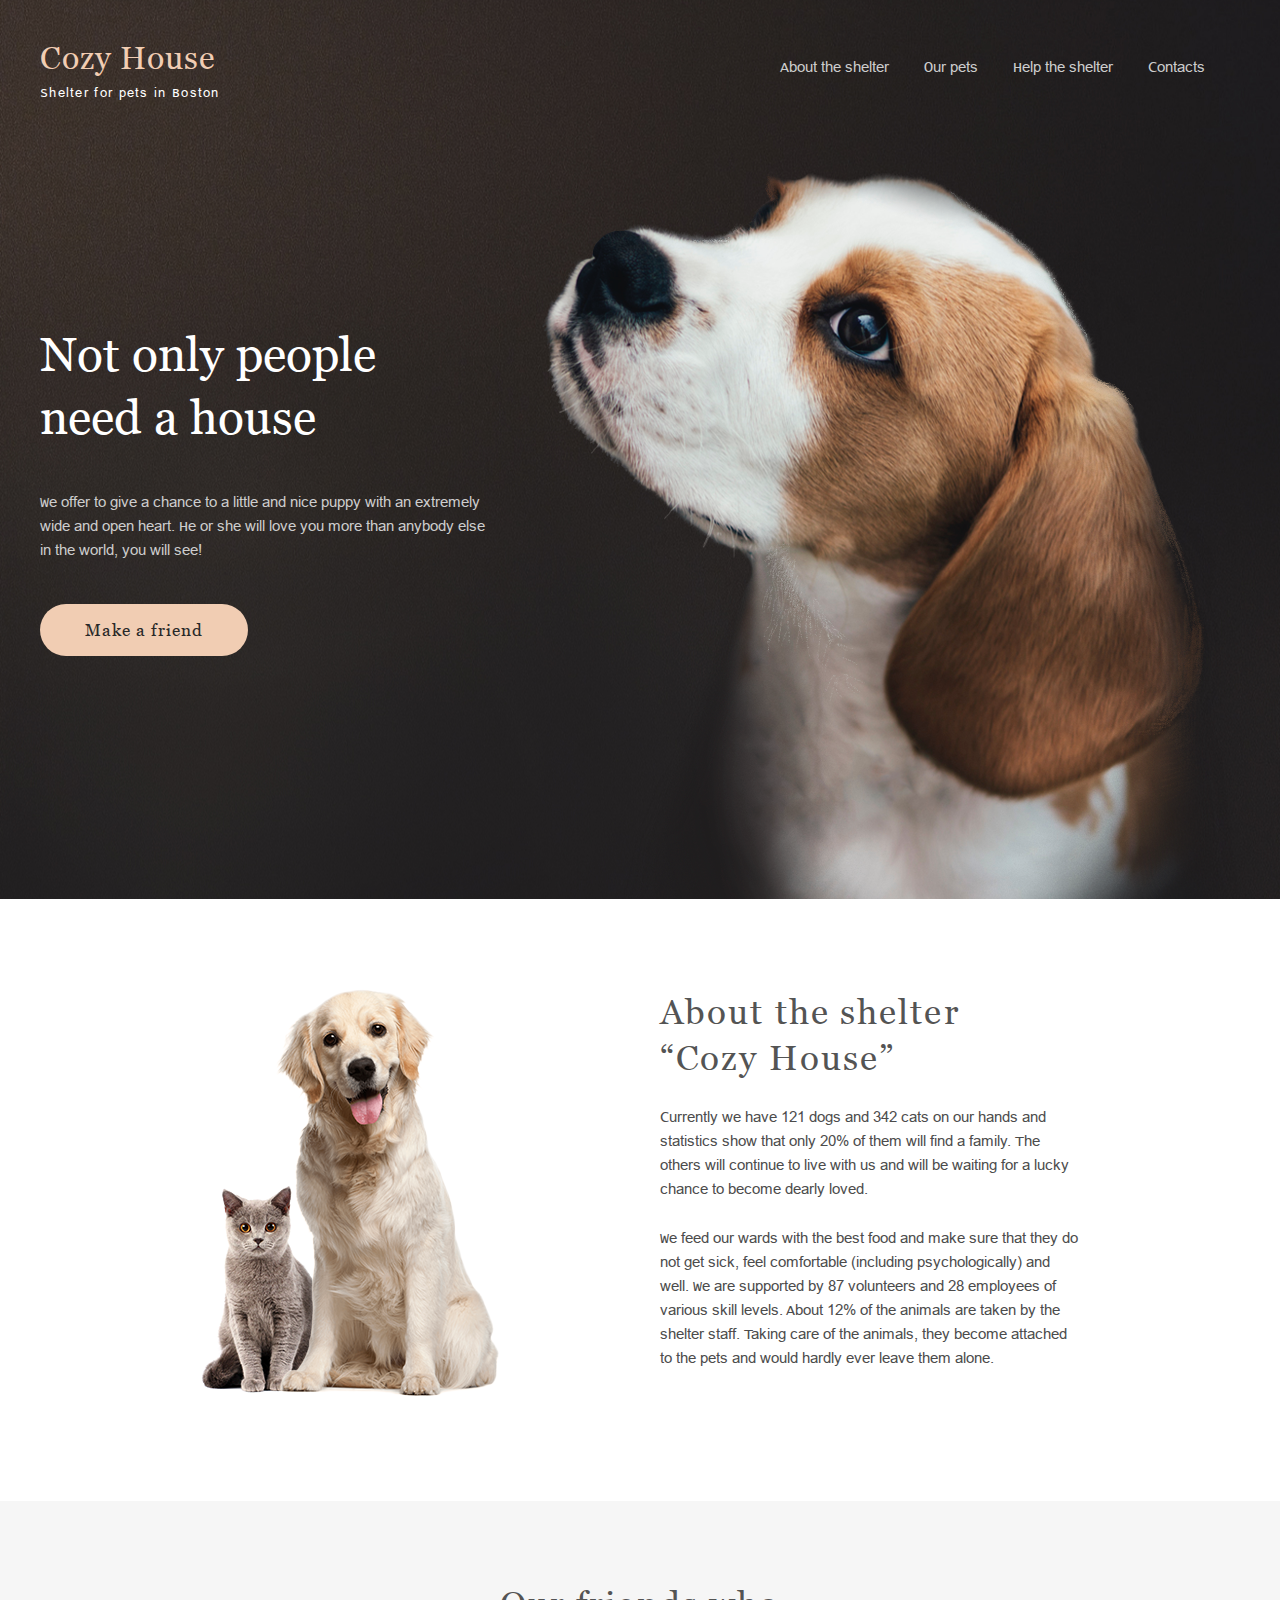
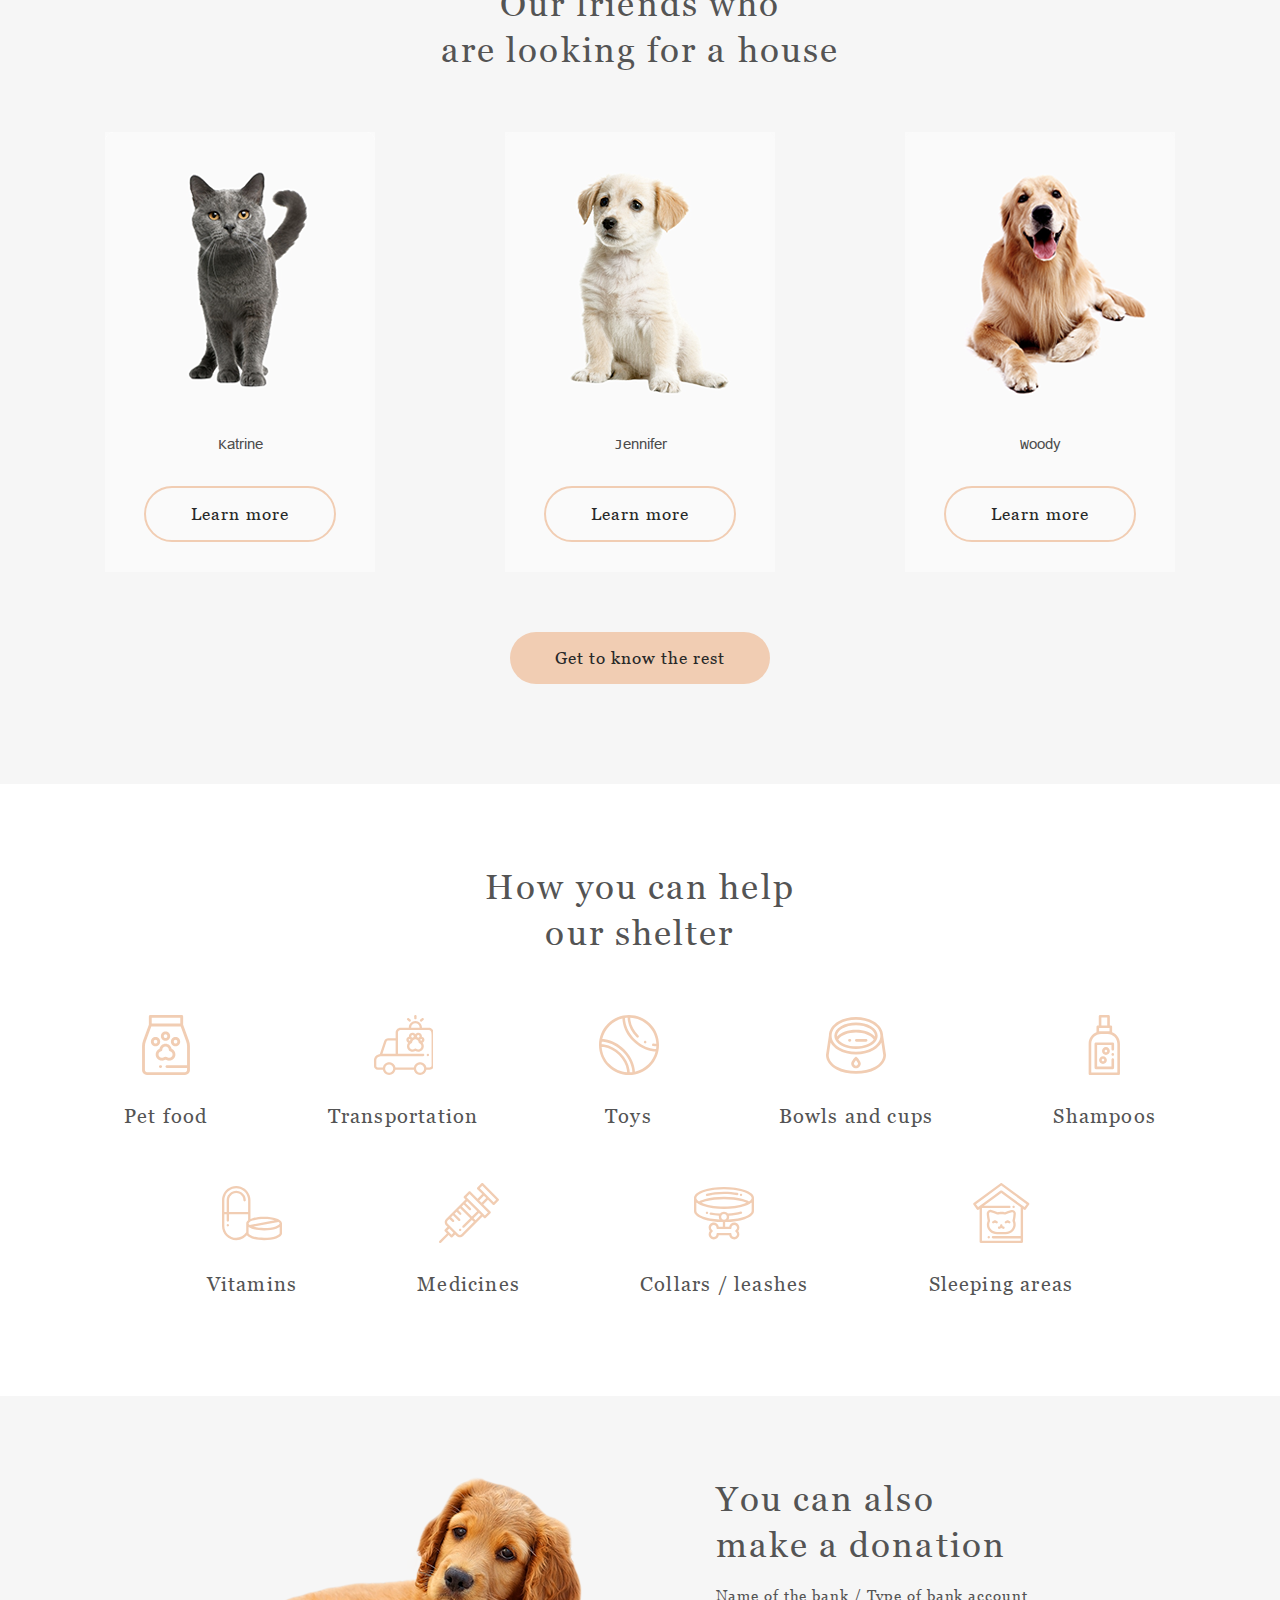
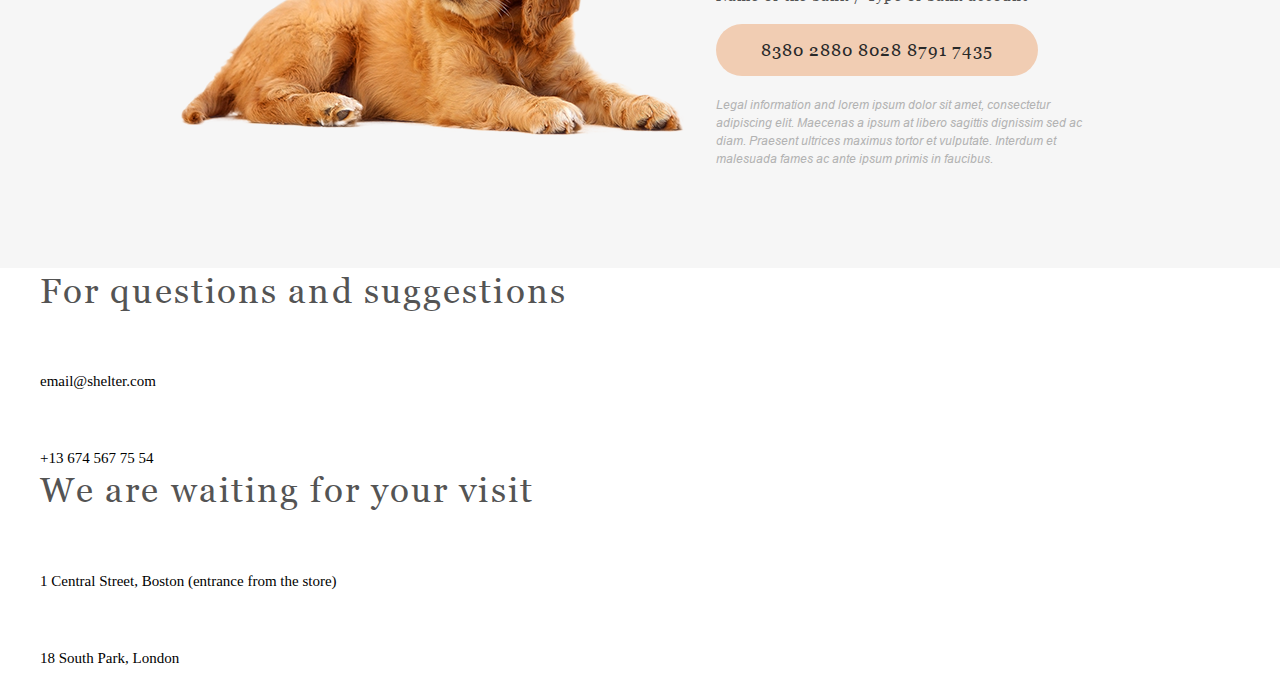
==== commit 2d57a64c: "feat: add block donation" ====
--- a/shelter/pages/main/index.html
+++ b/shelter/pages/main/index.html
@@ -154,19 +154,19 @@
     </section>
     <section class="donation">
         <div class="wrapper">
-            <div class="layout-3-column">
+            <div class="layout-2-column donation-page">
                 <div class="img_donation">
-                    <img src="" alt="">
+                    <img src="../../../shelter/assets/images/donation-dog.png" alt="">
                 </div>
                 <div class="content-donation">
-                    <h3>You can also make a donation</h3>
-                    <p>Name of the bank / Type of bank account</p>
+                    <h3>You can also<br> make a donation</h3>
+                    <h5>Name of the bank / Type of bank account</h5>
                     <div class="donation-button">
-                        <button class="button button__colored">
-                            <span class="icon-card"></span>8380 2880 8028 8791 7435
+                        <button class="button button_colored">
+                            <span class="icon-card"></span><h>8380 2880 8028 8791 7435</h>
                         </button>
                     </div>
-                    <div class="infomation">
+                    <div class="information">
                         <p>Legal information and lorem ipsum dolor sit amet, consectetur adipiscing elit. Maecenas a
                             ipsum at libero sagittis dignissim sed ac diam. Praesent ultrices maximus tortor et
                             vulputate. Interdum et malesuada fames ac ante ipsum primis in faucibus.</p>
--- a/shelter/pages/main/sass/style.css
+++ b/shelter/pages/main/sass/style.css
@@ -9,6 +9,13 @@
   font-family: "Arial";
   src: url("../../../../../shelter/assets/fonts/arialmt.ttf") format("truetype");
   font-style: normal;
+  font-weight: 400;
+}
+
+@font-face {
+  font-family: "Arial";
+  src: url("../../../../../shelter/assets/fonts/arial_italic.ttf") format("truetype");
+  font-style: italic;
   font-weight: 400;
 }
 
@@ -247,6 +254,40 @@
   text-decoration: none;
 }
 
+.donation {
+  background: #F6F6F6;
+}
+
+.donation-page {
+  padding: 80px 0 100px 0;
+  -webkit-box-pack: center;
+      -ms-flex-pack: center;
+          justify-content: center;
+  -webkit-column-gap: 30px;
+          column-gap: 30px;
+}
+
+.content-donation {
+  display: -webkit-box;
+  display: -ms-flexbox;
+  display: flex;
+  -webkit-box-orient: vertical;
+  -webkit-box-direction: normal;
+      -ms-flex-direction: column;
+          flex-direction: column;
+  row-gap: 20px;
+  width: 32%;
+}
+
+.information p {
+  font-family: "Arial";
+  font-style: italic;
+  font-weight: 400;
+  font-size: 12px;
+  line-height: 18px;
+  color: #B2B2B2;
+}
+
 .button_colored {
   background: #F1CDB3;
 }
@@ -335,6 +376,7 @@
   font-size: 35px;
   line-height: 130%;
   color: #545454;
+  letter-spacing: 0.06em;
 }
 
 h4 {
@@ -344,6 +386,8 @@
   font-size: 20px;
   line-height: 115%;
   color: #545454;
+  letter-spacing: 0.06em;
+  color: #545454;
 }
 
 h5 {
@@ -352,6 +396,8 @@
   font-weight: 400;
   font-size: 15px;
   line-height: 110%;
+  color: #545454;
+  letter-spacing: 0.06em;
 }
 
 p, a {
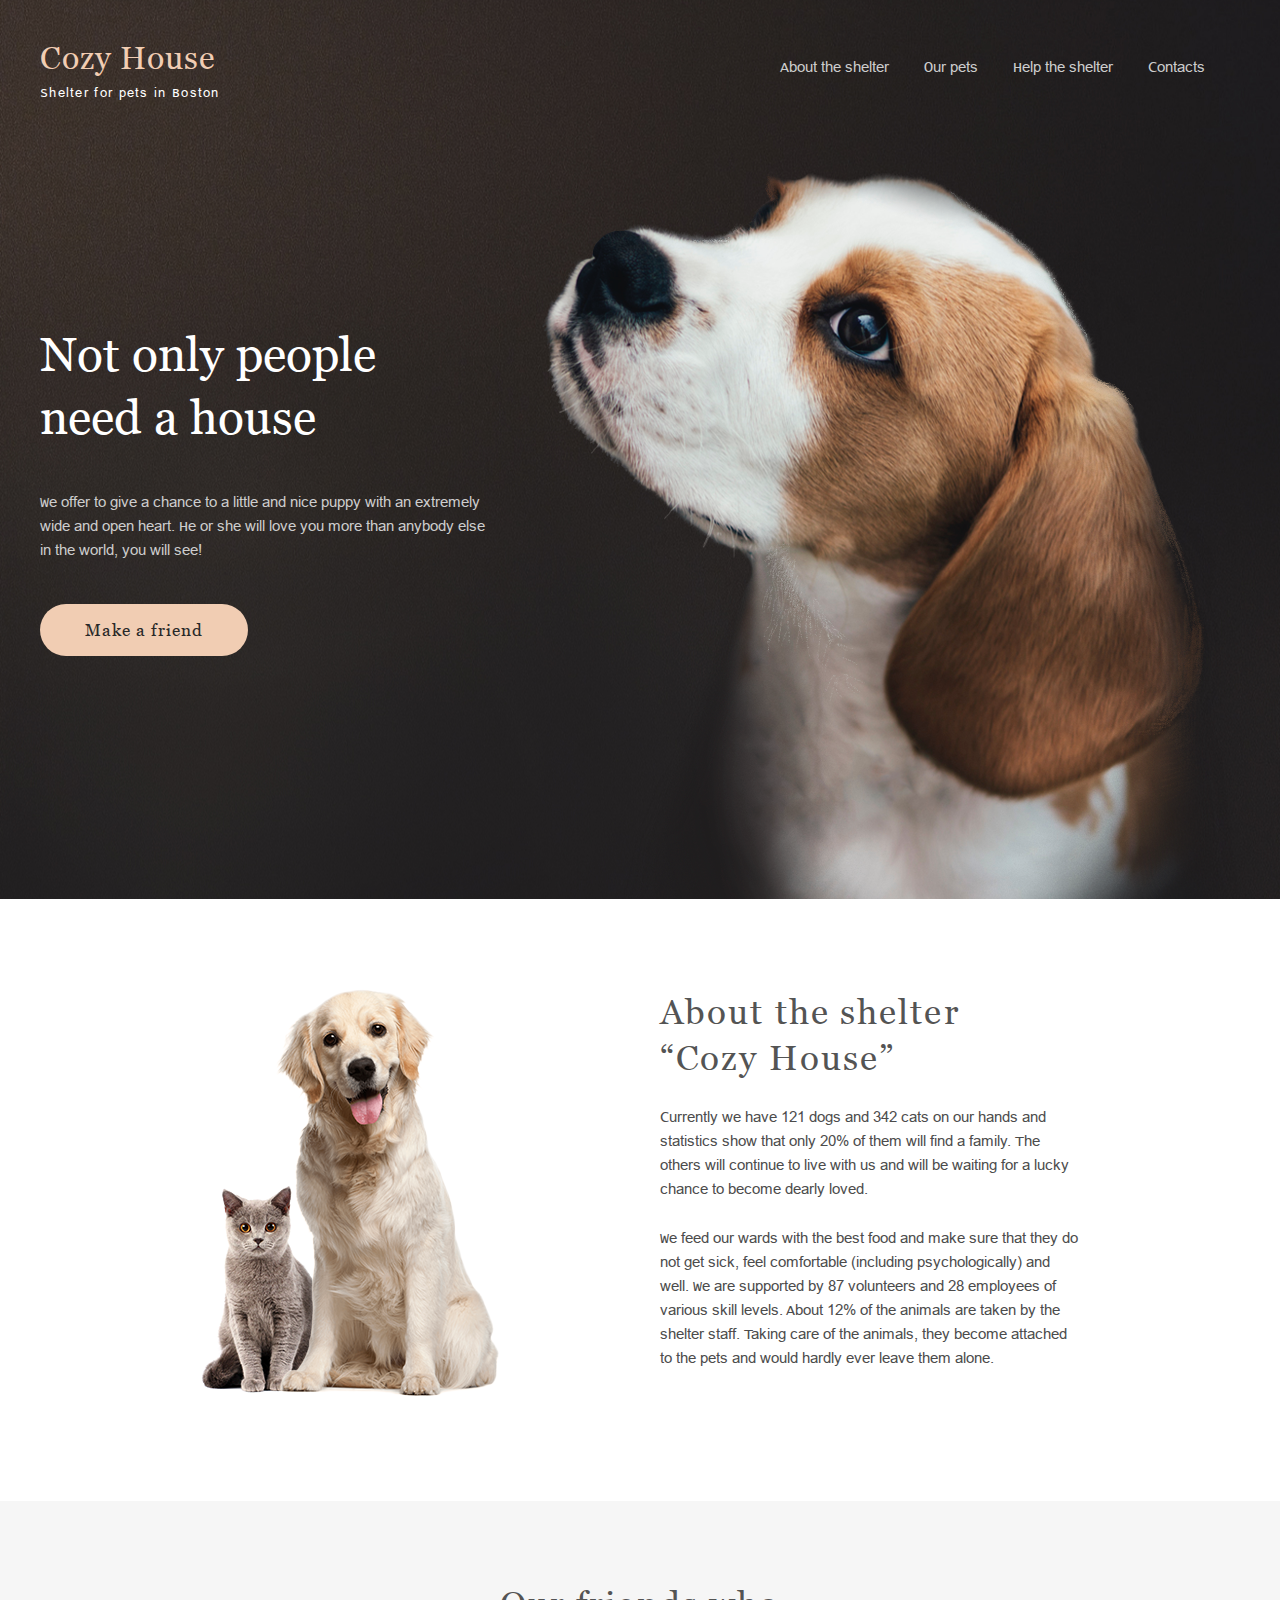
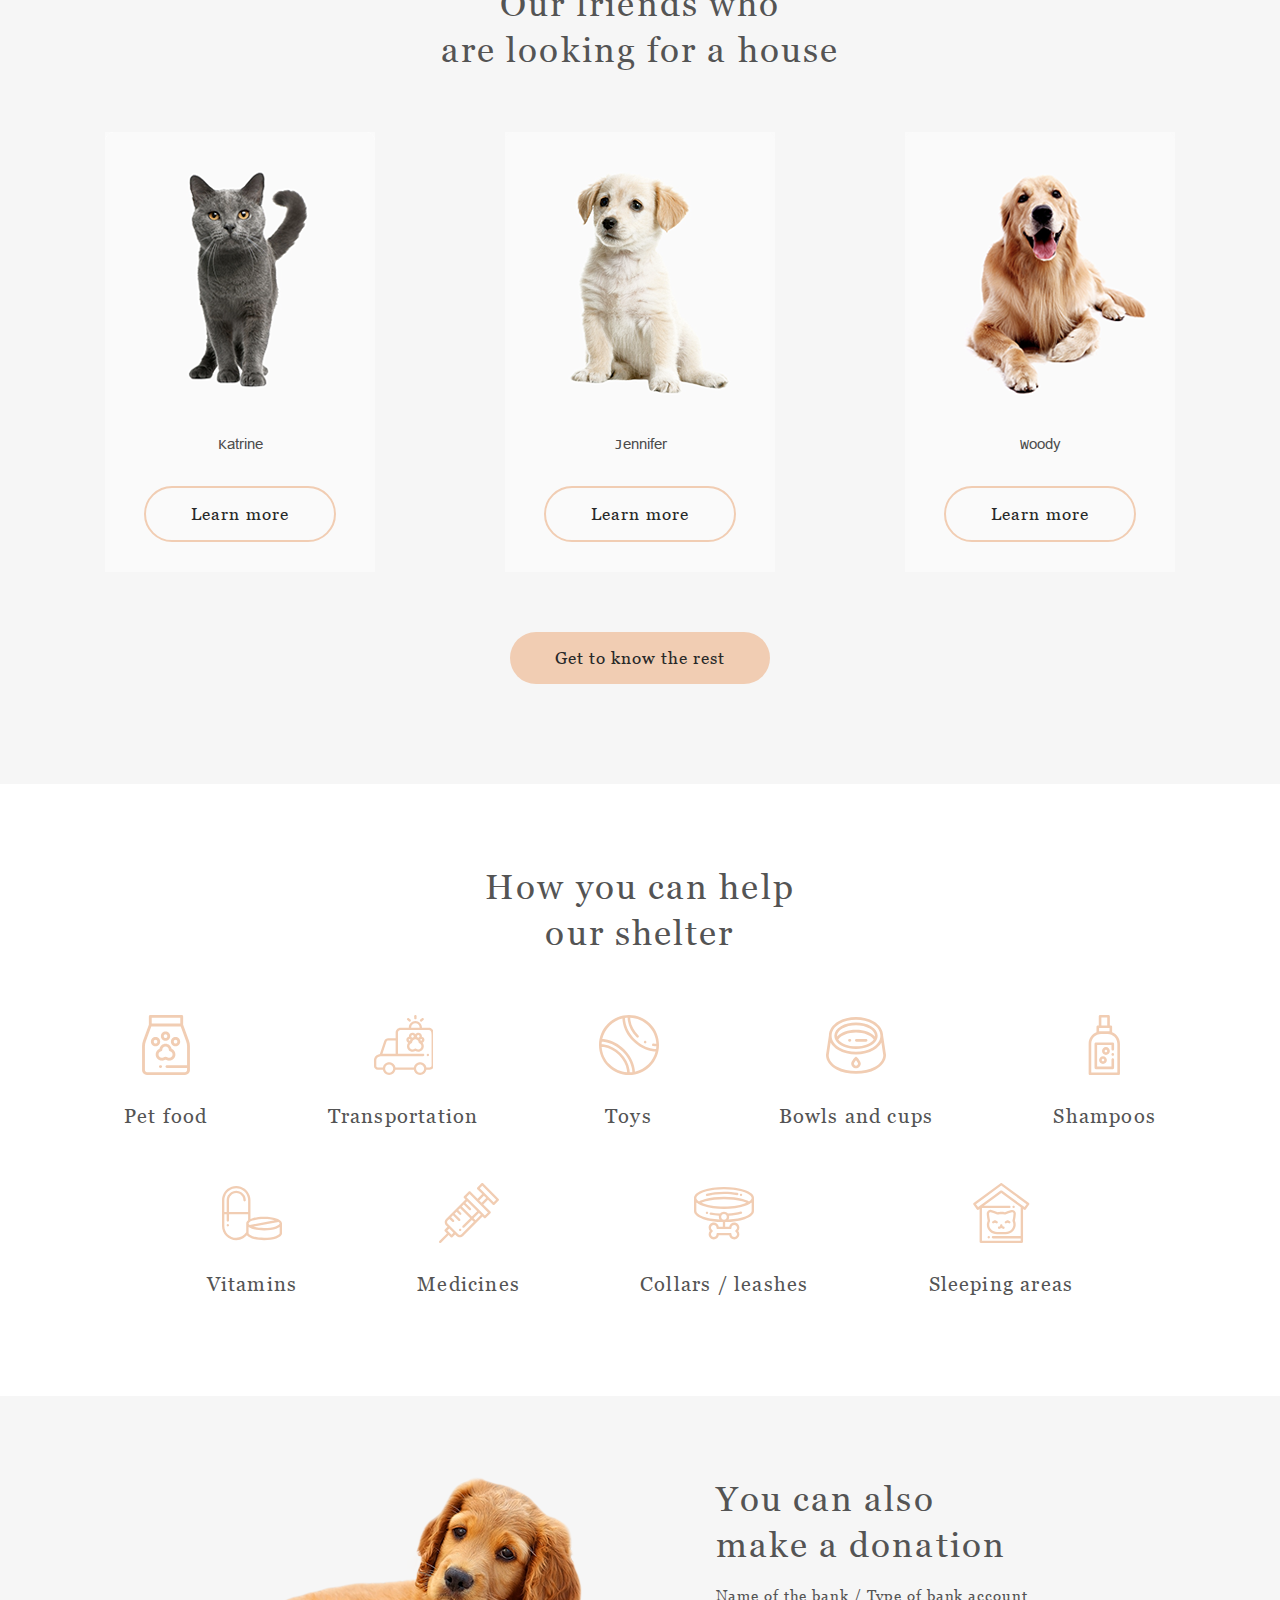
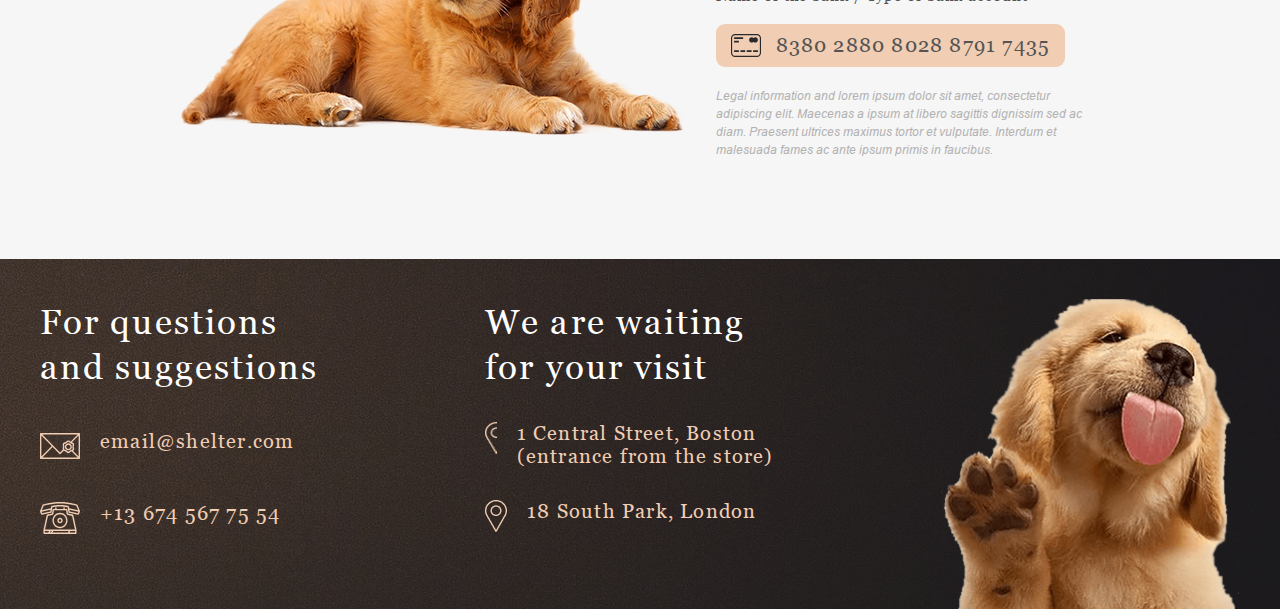
==== commit f7cc5a10: "feat: add footer" ====
--- a/shelter/pages/main/index.html
+++ b/shelter/pages/main/index.html
@@ -162,8 +162,8 @@
                     <h3>You can also<br> make a donation</h3>
                     <h5>Name of the bank / Type of bank account</h5>
                     <div class="donation-button">
-                        <button class="button button_colored">
-                            <span class="icon-card"></span><h>8380 2880 8028 8791 7435</h>
+                        <button class="button button_colored button_donation">
+                            <span class="icon-card"></span><h4>8380 2880 8028 8791 7435</h4>
                         </button>
                     </div>
                     <div class="information">
@@ -177,26 +177,26 @@
     </section>
     <footer class="footer">
         <div class="wrapper">
-            <div class="footer__content">
-                <div class="footer_contacts">
+            <div class="footer-content layout-3-column">
+                <div class="footer__contacts">
                     <h3>For questions and suggestions</h3>
-                    <div class="footer-email">
-                        <span class="icon icon_email"></span>email@shelter.com
-                    </div>
-                    <div class="footer-phone">
-                        <span class="icon icon_phone"></span>+13 674 567 75 54
-                    </div>
-                </div>
-                <div class="footer_location">
+                    <div class="contacts footer-email">
+                        <span class="icon-contacts icon_email"></span><h4>email@shelter.com</h4>
+                    </div>
+                    <div class="contacts footer-phone">
+                        <span class="icon-contacts icon_phone"></span><h4>+13 674 567 75 54</h4>
+                    </div>
+                </div>
+                <div class="footer__location">
                     <h3>We are waiting for your visit</h3>
                     <div class="location">
-                        <span class="icon icon_location"></span>1 Central Street, Boston (entrance from the store)
+                        <span class="icon-location icon-mark"></span><h4>1 Central Street, Boston (entrance from the store)</h4>
                     </div>
                     <div class="location">
-                        <span class="icon icon_location"></span>18 South Park, London
-                    </div>
-                </div>
-                <img src="" alt="">
+                        <span class="icon-location icon-mark"></span><h4>18 South Park, London</h4>
+                    </div>
+                </div>
+                <img src="../../assets/images/footer-puppy.png" alt="">
             </div>
         </div>
     </footer>
--- a/shelter/pages/main/sass/style.css
+++ b/shelter/pages/main/sass/style.css
@@ -288,6 +288,101 @@
   color: #B2B2B2;
 }
 
+.icon-card {
+  background: url(../../../../../shelter/assets/icons/credit-card.svg);
+  width: 30px;
+  height: 23px;
+  display: block;
+}
+
+.footer {
+  background: url(../../../../../shelter/assets/images/footer-background.png), radial-gradient(110.67% 538.64% at 5.73% 50%, #513D2F 0%, #1A1A1C 100%), #211F20;
+  width: 100%;
+  background-size: cover;
+}
+
+.location {
+  display: -webkit-box;
+  display: -ms-flexbox;
+  display: flex;
+  -webkit-box-orient: horizontal;
+  -webkit-box-direction: normal;
+      -ms-flex-direction: row;
+          flex-direction: row;
+  -webkit-column-gap: 20px;
+          column-gap: 20px;
+}
+
+.footer-content {
+  -webkit-column-gap: 160px;
+          column-gap: 160px;
+  padding-top: 40px;
+}
+
+.footer-content h3 {
+  color: #ffffff;
+}
+
+.footer-content h4 {
+  color: #F1CDB3;
+}
+
+.icon-contacts {
+  width: 40px;
+  height: 32px;
+  display: block;
+}
+
+.icon-location {
+  display: block;
+  width: 22px;
+  height: 32px;
+}
+
+.icon-mark {
+  background: url(../../../../../shelter/assets/icons/pin.png);
+  background-repeat: no-repeat;
+  background-position: left center;
+}
+
+.footer__location {
+  display: -webkit-box;
+  display: -ms-flexbox;
+  display: flex;
+  -webkit-box-orient: vertical;
+  -webkit-box-direction: normal;
+      -ms-flex-direction: column;
+          flex-direction: column;
+  row-gap: 32px;
+}
+
+.icon_email {
+  background: url(../../../../../shelter/assets/icons/icon-email.svg);
+}
+
+.icon_phone {
+  background: url(../../../../../shelter/assets/icons/icon-phone.svg);
+}
+
+.contacts {
+  display: -webkit-box;
+  display: -ms-flexbox;
+  display: flex;
+  -webkit-column-gap: 20px;
+          column-gap: 20px;
+}
+
+.footer__contacts {
+  display: -webkit-box;
+  display: -ms-flexbox;
+  display: flex;
+  -webkit-box-orient: vertical;
+  -webkit-box-direction: normal;
+      -ms-flex-direction: column;
+          flex-direction: column;
+  row-gap: 40px;
+}
+
 .button_colored {
   background: #F1CDB3;
 }
@@ -311,6 +406,17 @@
           box-sizing: border-box;
   border-radius: 100px;
   background: none;
+}
+
+.button_donation {
+  display: -webkit-box;
+  display: -ms-flexbox;
+  display: flex;
+  -webkit-column-gap: 15px;
+          column-gap: 15px;
+  padding: 10px 15px;
+  background: #F1CDB3;
+  border-radius: 9px;
 }
 
 *,
@@ -387,7 +493,6 @@
   line-height: 115%;
   color: #545454;
   letter-spacing: 0.06em;
-  color: #545454;
 }
 
 h5 {
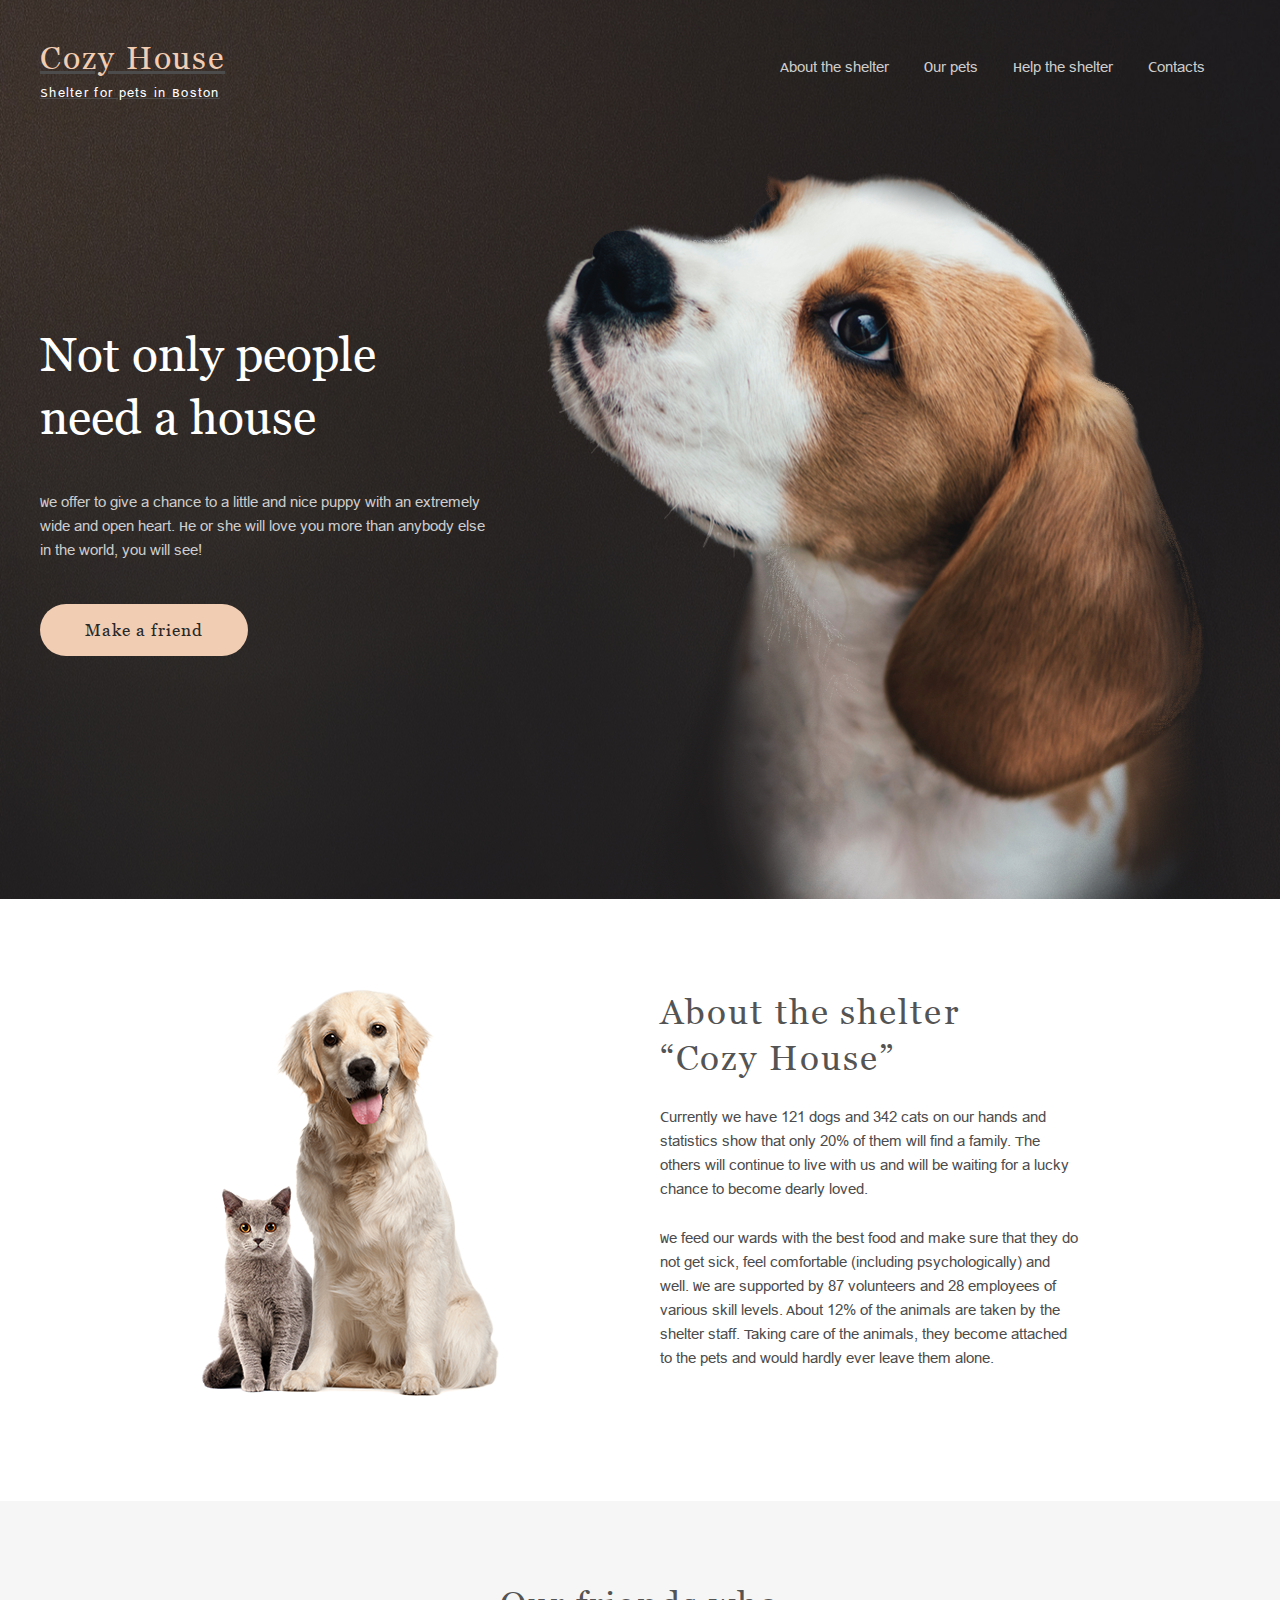
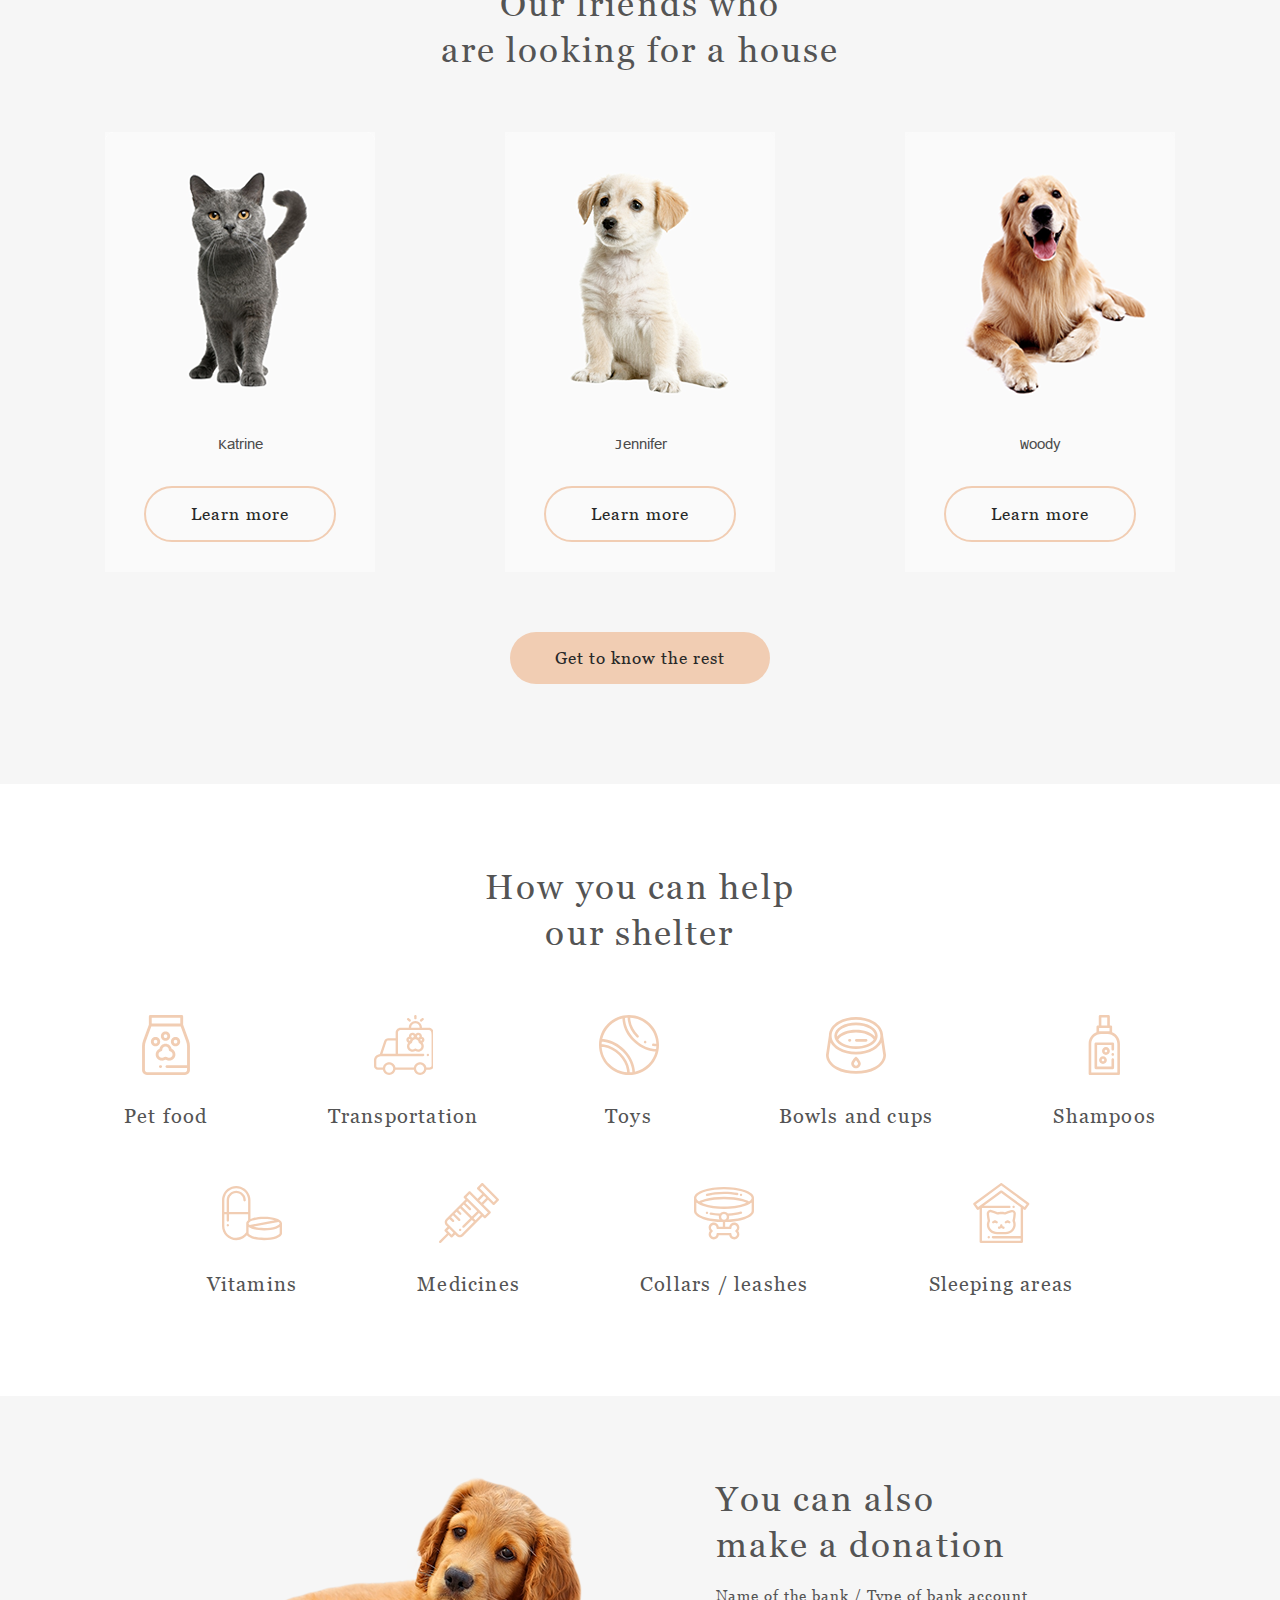
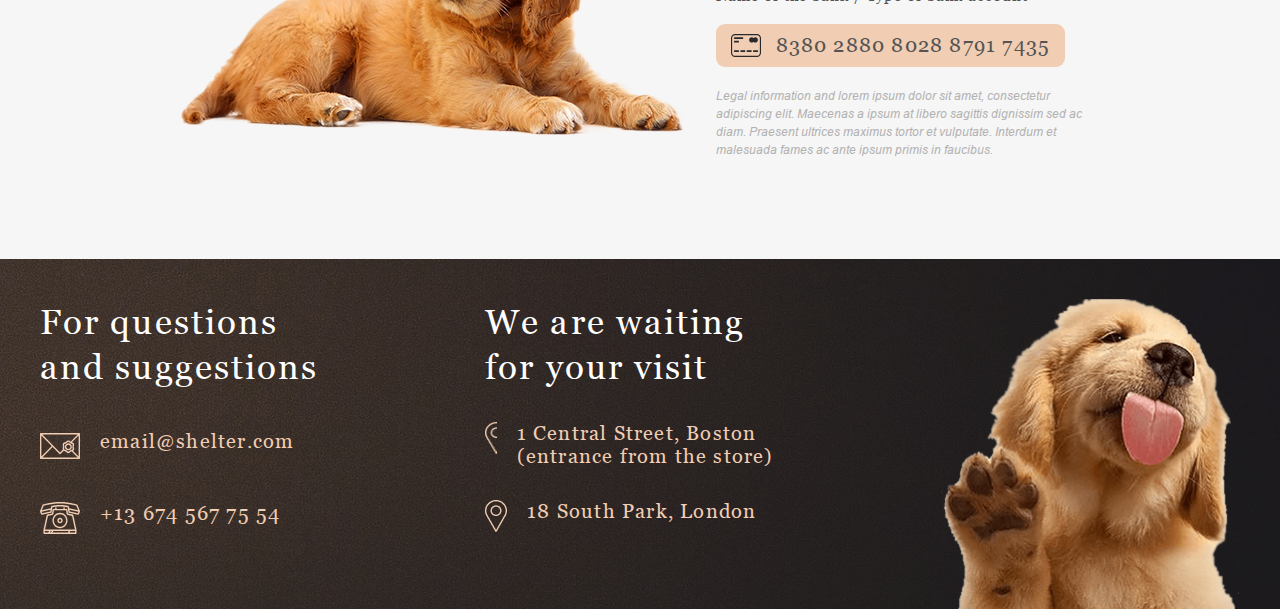
==== commit 093e7ee2: "feat: add new page 'our-pets'" ====
--- a/shelter/pages/main/index.html
+++ b/shelter/pages/main/index.html
@@ -6,8 +6,7 @@
     <meta http-equiv="X-UA-Compatible" content="IE=edge">
     <meta name="viewport" content="width=device-width, initial-scale=1.0">
     <link rel="stylesheet" href="./sass/style.css">
-    <!-- <link rel="stylesheet" href="reset.css"> -->
-    <title>Document</title>
+    <title>Main</title>
 </head>
 
 <body>
@@ -15,19 +14,19 @@
         <div class="wrapper">
             <header class="header">
                 <div class="logo-header">
-                    <div class="logo-title">
-                        <h1> Cozy House</h1>
-                    </div>
-                    <div class="logo-subtitle">
-                        Shelter for pets in Boston
-                    </div>
+                    <a href="#">
+                        <h1 class="logo-title"> Cozy House</h1>
+                        <p class="logo-subtitle">
+                            Shelter for pets in Boston
+                        </p>
+                    </a>
                 </div>
                 <nav class="header-navigation">
                     <ul class="navigation">
                         <li><a class="active" href="#">About the shelter</a></li>
-                        <li><a href="">Our pets</a></li>
-                        <li><a href="">Help the shelter</a></li>
-                        <li><a href="">Contacts</a></li>
+                        <li><a href="../pets/our_pets.html">Our pets</a></li>
+                        <li><a href="#help">Help the shelter</a></li>
+                        <li><a href="#footer">Contacts</a></li>
                     </ul>
                 </nav>
             </header>
@@ -39,7 +38,9 @@
                     <p>We offer to give a chance to a little and nice puppy with an extremely <br>wide and open heart.
                         He or she will love you more than anybody else <br>in the world, you will see!</p>
                     <div class="content__button">
-                        <button class="button button_colored">Make a friend</button>
+                        <form action="#pets">
+                            <button type="submit" class="button button_colored">Make a friend</button>
+                        </form>
                     </div>
                 </div>
                 <div class="start-screen__photo">
@@ -67,7 +68,7 @@
             </div>
         </div>
     </section>
-    <section class="pets">
+    <section id="pets" class="pets">
         <div class="wrapper">
             <h3 class="pets-title">Our friends who </br>are looking for a house</h3>
             <div class="slider">
@@ -96,11 +97,13 @@
                 </div>
             </div>
             <div class="pets__button__primary">
-                <button class="button button_colored">Get to know the rest</button>
-            </div>
-        </div>
-    </section>
-    <section class="help">
+                <form action="../pets/our_pets.html">
+                    <button type="submit" class="button button_colored">Get to know the rest</button>
+                </form>
+            </div>
+        </div>
+    </section>
+    <section id="help" class="help">
         <div class="wrapper">
             <h3>How you can help <br>our shelter</h3>
             <div class="list-help-content">
@@ -175,7 +178,7 @@
             </div>
         </div>
     </section>
-    <footer class="footer">
+    <footer id="footer" class="footer">
         <div class="wrapper">
             <div class="footer-content layout-3-column">
                 <div class="footer__contacts">
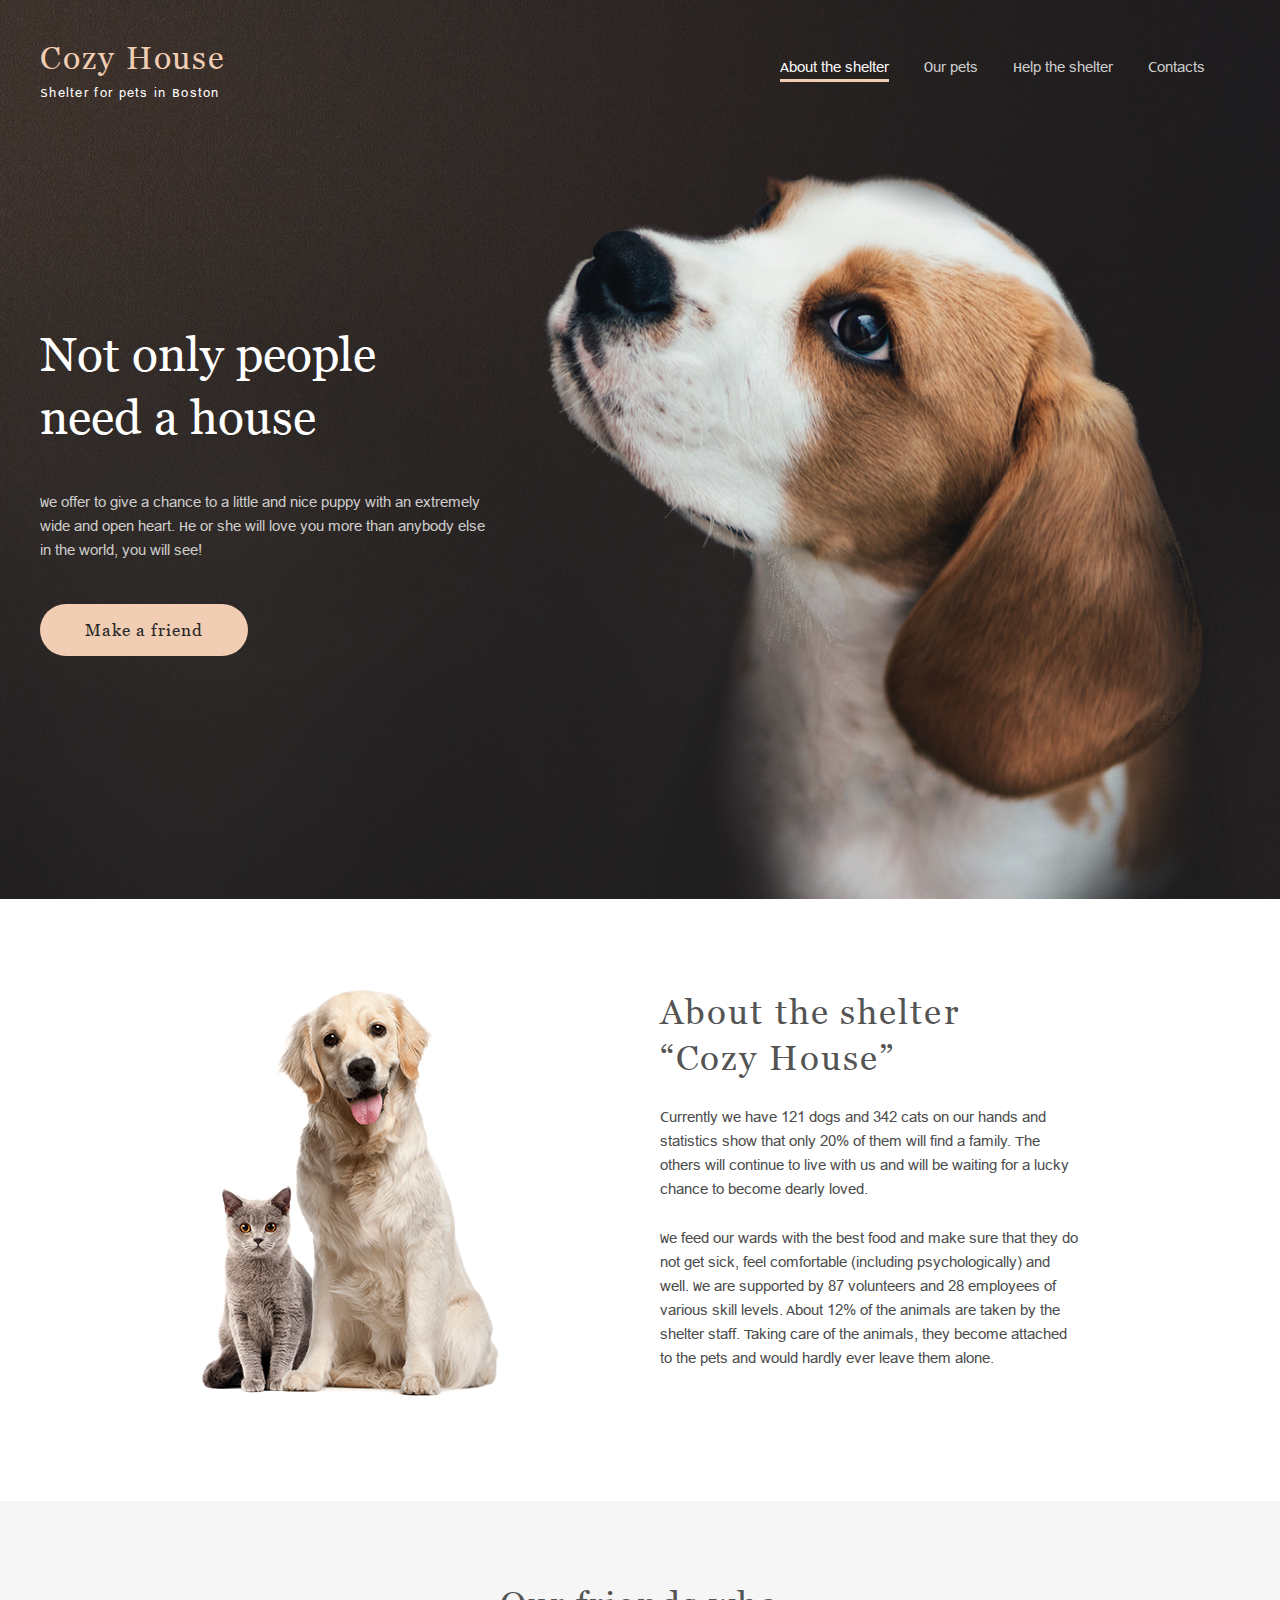
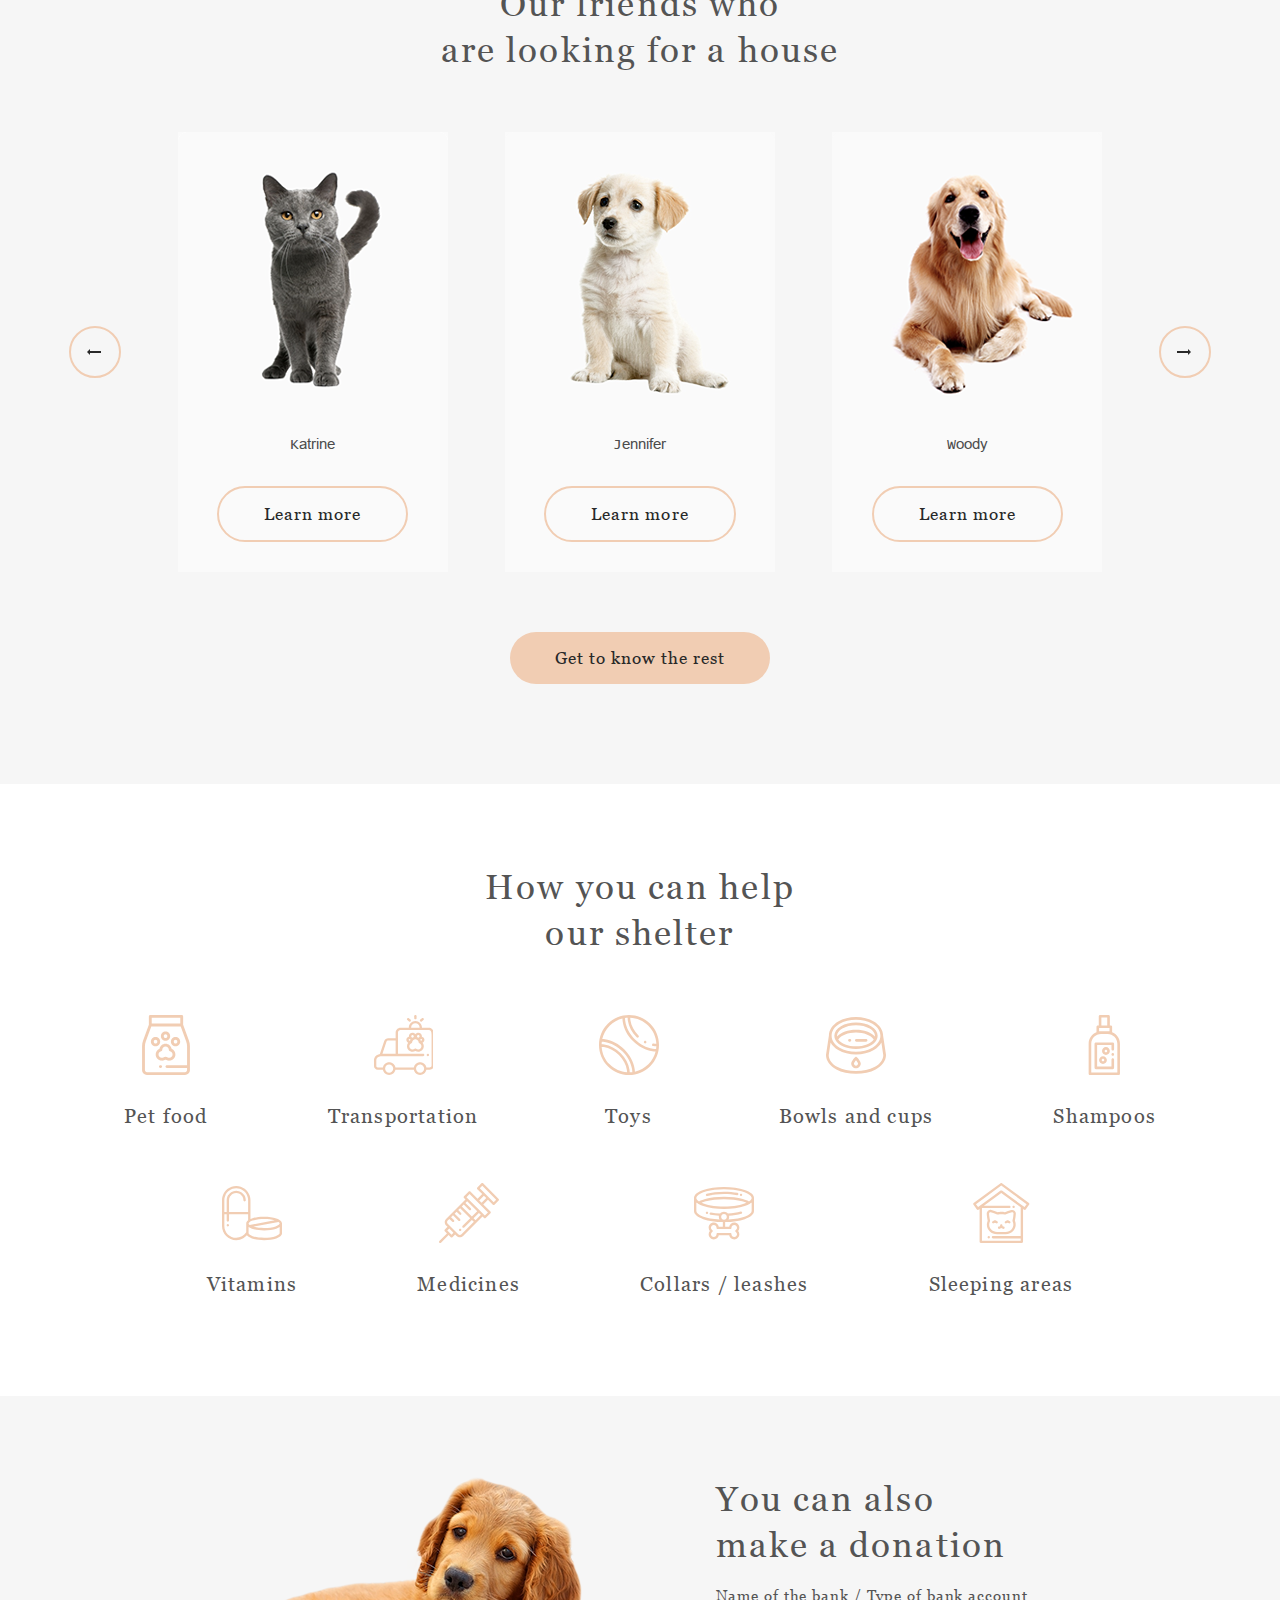
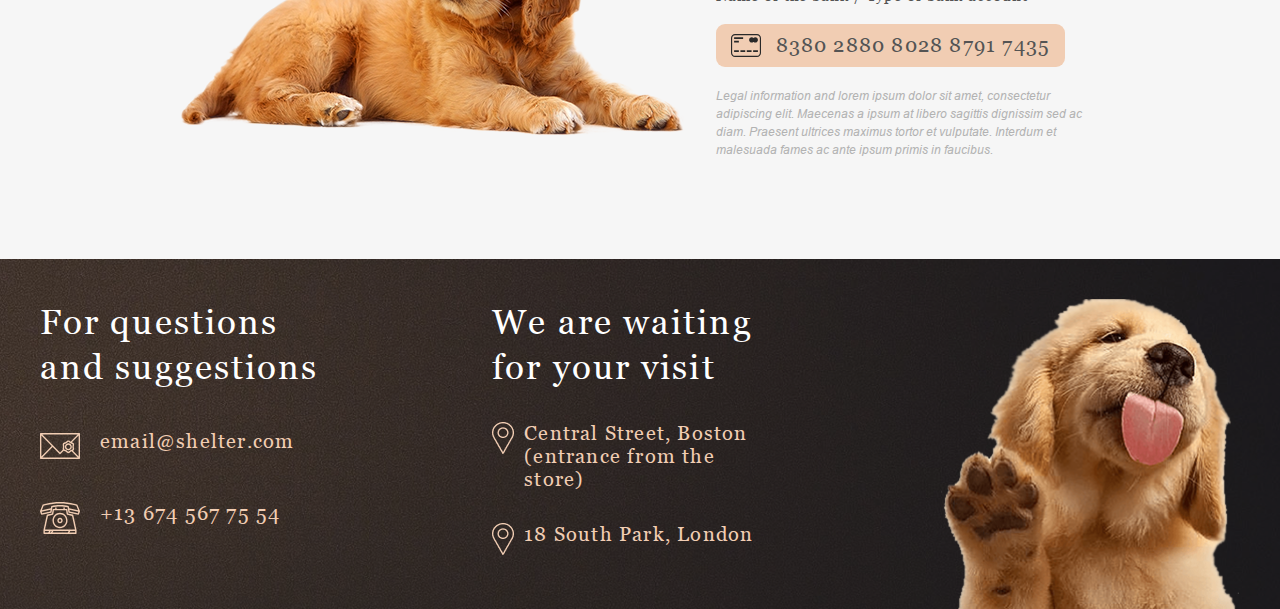
==== commit de684114: "feat: finish page 'our pets'" ====
--- a/shelter/pages/main/index.html
+++ b/shelter/pages/main/index.html
@@ -73,6 +73,11 @@
             <h3 class="pets-title">Our friends who </br>are looking for a house</h3>
             <div class="slider">
                 <div class="layout-3-column">
+                    <div class="slider-navigation">
+                        <button class="button__pagination button_border">
+                            <span class="icon-back icon-slider"></span>
+                        </button>
+                    </div>
                     <div class="slider__card">
                         <img src="../../assets/images/pets-katrine.png" alt="">
                         <p>Katrine</p>
@@ -94,12 +99,17 @@
                             <button class="button button_border">Learn more</button>
                         </div>
                     </div>
+                    <div class="slider-navigation">
+                        <button class="button__pagination button_border">
+                            <span class="icon-next icon-slider"></span>
+                        </button>
+                    </div>
                 </div>
             </div>
             <div class="pets__button__primary">
                 <form action="../pets/our_pets.html">
                     <button type="submit" class="button button_colored">Get to know the rest</button>
-                </form>
+                </form> 
             </div>
         </div>
     </section>
@@ -166,9 +176,9 @@
                     <h5>Name of the bank / Type of bank account</h5>
                     <div class="donation-button">
                         <button class="button button_colored button_donation">
-                            <span class="icon-card"></span><h4>8380 2880 8028 8791 7435</h4>
+                            <span class="icon-card"></span><a href="#!"><h4>8380 2880 8028 8791 7435</h4></a>
                         </button>
-                    </div>
+                    </div> 
                     <div class="information">
                         <p>Legal information and lorem ipsum dolor sit amet, consectetur adipiscing elit. Maecenas a
                             ipsum at libero sagittis dignissim sed ac diam. Praesent ultrices maximus tortor et
@@ -184,19 +194,19 @@
                 <div class="footer__contacts">
                     <h3>For questions and suggestions</h3>
                     <div class="contacts footer-email">
-                        <span class="icon-contacts icon_email"></span><h4>email@shelter.com</h4>
+                        <a href="mailto:email@shelter.com"><span class="icon-contacts icon_email"></span></a><a href="mailto:email@shelter.com"><h4>email@shelter.com</h4></a>
                     </div>
                     <div class="contacts footer-phone">
-                        <span class="icon-contacts icon_phone"></span><h4>+13 674 567 75 54</h4>
+                        <a href="tel:+136745677554"><span class="icon-contacts icon_phone"></span></a><a href="tel:+136745677554"><h4>+13 674 567 75 54</h4></a>
                     </div>
                 </div>
                 <div class="footer__location">
                     <h3>We are waiting for your visit</h3>
                     <div class="location">
-                        <span class="icon-location icon-mark"></span><h4>1 Central Street, Boston (entrance from the store)</h4>
+                        <span class="icon-location"></span><a target="_blank" href="https://goo.gl/maps/e1Y9FYhV4uj8fPow9"><h4>Central Street, Boston (entrance from the store)</h4></a>
                     </div>
                     <div class="location">
-                        <span class="icon-location icon-mark"></span><h4>18 South Park, London</h4>
+                        <span class="icon-location"></span><a target="_blank" href="https://goo.gl/maps/e1Y9FYhV4uj8fPow9"><h4>18 South Park, London</h4></a>
                     </div>
                 </div>
                 <img src="../../assets/images/footer-puppy.png" alt="">
--- a/shelter/pages/main/sass/style.css
+++ b/shelter/pages/main/sass/style.css
@@ -45,6 +45,12 @@
   padding: 0 35px 0 0;
 }
 
+.navigation li .active {
+  color: #FAFAFA;
+  border-bottom: 3px solid #F1CDB3;
+  padding-bottom: 4px;
+}
+
 .navigation li a {
   color: #CDCDCD;
   text-decoration: none;
@@ -52,11 +58,8 @@
 
 .navigation li a:hover {
   color: #FAFAFA;
-}
-
-.navigation li a:active {
-  color: #FAFAFA;
-  border-bottom: 1px solid #F1CDB3;
+  -webkit-transition: all 0.3s;
+  transition: all 0.3s;
 }
 
 .logo-title {
@@ -169,6 +172,29 @@
   background: #FAFAFA;
 }
 
+.slider__card:hover {
+  background: #ffffff;
+  cursor: pointer;
+  -webkit-transition: all 0.3 ease-out;
+  transition: all 0.3 ease-out;
+}
+
+.slider__card:hover button {
+  background: #FDDCC4;
+  border: 2px solid #FDDCC4;
+  -webkit-transition: all 0.3s;
+  transition: all 0.3s;
+}
+
+.slider-navigation {
+  display: -webkit-box;
+  display: -ms-flexbox;
+  display: flex;
+  -webkit-box-align: center;
+      -ms-flex-align: center;
+          align-items: center;
+}
+
 .pets__button__primary {
   text-align: center;
 }
@@ -302,15 +328,10 @@
 }
 
 .location {
-  display: -webkit-box;
-  display: -ms-flexbox;
-  display: flex;
-  -webkit-box-orient: horizontal;
-  -webkit-box-direction: normal;
-      -ms-flex-direction: row;
-          flex-direction: row;
-  -webkit-column-gap: 20px;
-          column-gap: 20px;
+  display: -ms-grid;
+  display: grid;
+  -ms-grid-columns: 32px 1fr;
+      grid-template-columns: 32px 1fr;
 }
 
 .footer-content {
@@ -334,15 +355,9 @@
 }
 
 .icon-location {
-  display: block;
   width: 22px;
   height: 32px;
-}
-
-.icon-mark {
-  background: url(../../../../../shelter/assets/icons/pin.png);
-  background-repeat: no-repeat;
-  background-position: left center;
+  background-image: url(../../../../../shelter/assets/icons/icon-marker.png);
 }
 
 .footer__location {
@@ -385,6 +400,12 @@
 
 .button_colored {
   background: #F1CDB3;
+}
+
+.button_colored:hover {
+  background: #FDDCC4;
+  -webkit-transition: all 0.3s;
+  transition: all 0.3s;
 }
 
 .button {
@@ -408,6 +429,13 @@
   background: none;
 }
 
+.button_border:hover {
+  background: #FDDCC4;
+  border: 2px solid #FDDCC4;
+  -webkit-transition: all 0.3s;
+  transition: all 0.3s;
+}
+
 .button_donation {
   display: -webkit-box;
   display: -ms-flexbox;
@@ -417,6 +445,28 @@
   padding: 10px 15px;
   background: #F1CDB3;
   border-radius: 9px;
+}
+
+.button__pagination {
+  height: 52px;
+  width: 52px;
+  border-radius: 100%;
+  cursor: pointer;
+}
+
+.icon-next {
+  background: url(../../../../../shelter/assets/icons/Arrow_next.png);
+}
+
+.icon-back {
+  background: url(../../../../../shelter/assets/icons/Arrow_back.png);
+}
+
+.icon-slider {
+  margin: 10px;
+  height: 6px;
+  width: 14px;
+  display: block;
 }
 
 *,
@@ -511,4 +561,8 @@
   line-height: 160%;
   color: #4C4C4C;
 }
+
+a {
+  text-decoration: none;
+}
 /*# sourceMappingURL=style.css.map */